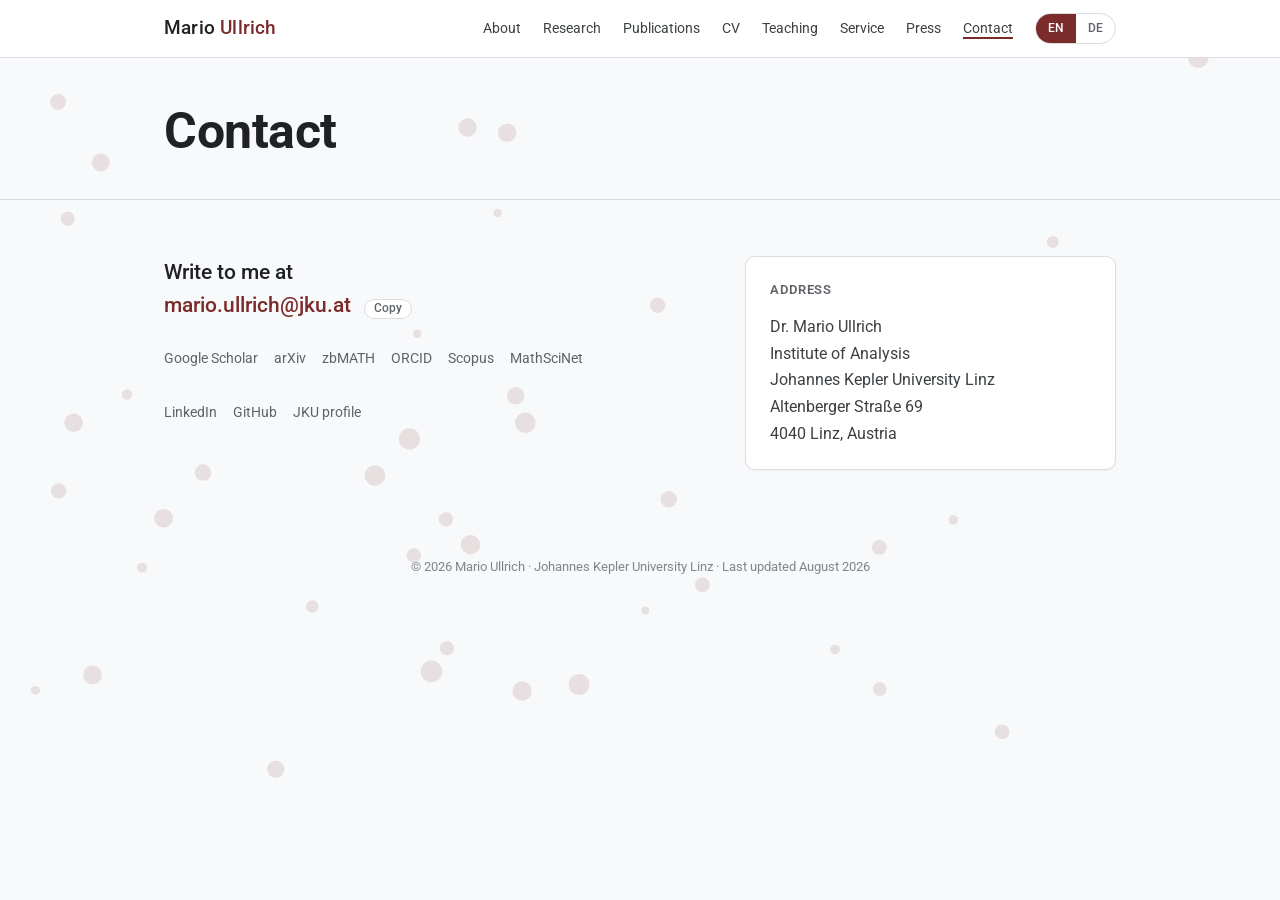
==== contact.html @ 4d16bbb8 "Update news and publications, tighten news layout and reveal timing" ====
﻿<!DOCTYPE html>
<html lang="en">
<head>
<meta charset="UTF-8">
<meta name="viewport" content="width=device-width, initial-scale=1.0">
<title>Contact · Mario Ullrich</title>
<meta name="description" content="Mario Ullrich, Senior Scientist at JKU Linz. Information-based complexity, approximation theory, high-dimensional problems.">
<link rel="icon" href="favicon.svg" type="image/svg+xml">
<link rel="preconnect" href="https://fonts.googleapis.com">
<link rel="preconnect" href="https://fonts.gstatic.com" crossorigin>
<link href="https://fonts.googleapis.com/css2?family=Roboto:ital,wght@0,300;0,400;0,500;0,700;1,400&display=swap" rel="stylesheet">
<style>

  :root{
    --bg:#ffffff;--bg-2:#f8f9fa;--ink:#202124;--ink-soft:#3c4043;--muted:#5f6368;--faint:#80868b;
    --accent:#7c2b2b;--accent-2:#9c4a36;--accent-soft:rgba(124,43,43,.08);
    --line:#dadce0;--line-soft:#e8eaed;
    --sans:"Roboto",Arial,Helvetica,sans-serif;--maxw:1000px;
  }
  *{box-sizing:border-box;}
  html{scroll-behavior:smooth;scroll-padding-top:72px;background:var(--bg-2);}
  body{margin:0;background:transparent;color:var(--ink);font-family:var(--sans);font-size:16.5px;line-height:1.62;font-weight:400;-webkit-font-smoothing:antialiased;text-rendering:optimizeLegibility;}
  ::selection{background:var(--accent);color:#fff;}
  a{color:var(--accent);text-decoration:none;}
  a:hover{text-decoration:underline;}
  .wrap{max-width:var(--maxw);margin:0 auto;padding:0 24px;}

  nav{position:sticky;top:0;z-index:50;background:#fff;border-bottom:1px solid var(--line);}
  .nav-inner{max-width:var(--maxw);margin:0 auto;padding:13px 24px;display:flex;align-items:center;justify-content:space-between;gap:20px;position:relative;}
  .brand{font-weight:500;font-size:1.18rem;letter-spacing:.01em;color:var(--ink);}
  .brand:hover{text-decoration:none;}
  .brand span{color:var(--accent);}
  .nav-right{display:flex;align-items:center;gap:22px;}
  .nav-links{display:flex;gap:22px;list-style:none;margin:0;padding:0;}
  .nav-links a{font-size:.88rem;color:var(--ink-soft);position:relative;padding-bottom:3px;}
  .nav-links a:hover{color:var(--accent);text-decoration:none;}
  .nav-links a::after{content:"";position:absolute;left:0;bottom:0;width:0;height:2px;background:var(--accent);transition:width .22s ease;}
  .nav-links a:hover::after,.nav-links a.active::after{width:100%;}
  .lang-toggle{display:inline-flex;border:1px solid var(--line);border-radius:999px;overflow:hidden;font-size:.74rem;font-weight:500;}
  .lang-toggle button{background:none;border:none;padding:5px 12px;cursor:pointer;color:var(--muted);font:inherit;}
  .lang-toggle button.active{background:var(--accent);color:#fff;}
  .nav-toggle{display:none;background:none;border:1px solid var(--line);border-radius:4px;padding:7px 11px;font-size:.82rem;color:var(--ink);cursor:pointer;}

  header.hero{position:relative;background:transparent;border-bottom:1px solid var(--line);}
  .hero-bg{position:absolute;inset:0;opacity:.12;pointer-events:none;overflow:hidden;}
  .hero-bg svg{width:100%;height:100%;display:block;}
  .hero-bg circle{fill:var(--accent);}
  .hero .wrap{position:relative;padding:64px 24px 56px;}
  .eyebrow{font-size:.8rem;letter-spacing:.08em;text-transform:uppercase;color:var(--accent);font-weight:500;margin:0 0 14px;}
  h1{font-weight:700;font-size:clamp(2.1rem,5vw,3.1rem);line-height:1.1;letter-spacing:-.01em;margin:0 0 10px;color:var(--ink);}
  .role{font-weight:400;font-size:clamp(1.05rem,2.4vw,1.3rem);color:var(--muted);margin:0 0 24px;}
  .hero-lede{max-width:650px;font-size:1.06rem;color:var(--ink-soft);margin:0 0 28px;}
  .hero-actions{display:flex;flex-wrap:wrap;gap:12px;align-items:center;}
  .btn{font-size:.9rem;font-weight:500;padding:10px 20px;border:1px solid var(--accent);border-radius:6px;color:var(--accent);background:#fff;transition:background .2s,color .2s;}
  .btn:hover{background:var(--accent-soft);text-decoration:none;color:var(--accent);}
  .btn.primary{background:var(--accent);border-color:var(--accent);color:#fff;}
  .btn.primary:hover{background:var(--accent-2);border-color:var(--accent-2);color:#fff;}
  .hero-links{display:flex;flex-wrap:wrap;gap:16px;margin-top:22px;font-size:.85rem;}
  .hero-links a{color:var(--muted);}
  .hero-links a:hover{color:var(--accent);}
  .hero-links .lb{flex:0 0 100%;height:0;}

  section{padding:56px 0;border-bottom:1px solid var(--line-soft);}
  section:last-of-type{border-bottom:none;}
  .sec-head{margin-bottom:28px;}
  .sec-num{display:none;}
  .sec-rule{display:none;}
  .sec-head h2{font-weight:500;font-size:clamp(1.5rem,3vw,2.05rem);letter-spacing:-.01em;margin:0;padding-bottom:10px;position:relative;color:var(--ink);}
  .sec-head h2::after{content:"";position:absolute;left:0;bottom:0;width:44px;height:3px;background:var(--accent);border-radius:2px;}

  p{margin:0 0 16px;}
  .lead{font-size:1.12rem;color:var(--ink-soft);}
  .cols{display:grid;grid-template-columns:1.45fr 1fr;gap:44px;}
  @media(max-width:780px){.cols{grid-template-columns:1fr;gap:28px;}}

  .factcard{background:#fff;border:1px solid var(--line);border-radius:10px;padding:22px 24px;box-shadow:0 1px 2px rgba(60,64,67,.06);}
  .factcard h3{font-size:.82rem;letter-spacing:.06em;text-transform:uppercase;color:var(--muted);font-weight:600;margin:0 0 14px;}
  .factrow{display:flex;gap:14px;padding:9px 0;border-top:1px solid var(--line-soft);font-size:.95rem;}
  .factrow:first-of-type{border-top:none;}
  .factrow .k{font-size:.78rem;letter-spacing:.02em;text-transform:uppercase;color:var(--muted);font-weight:500;min-width:78px;padding-top:2px;}
  .factrow .v{color:var(--ink-soft);}

  .tags{display:flex;flex-wrap:wrap;gap:8px;margin:6px 0 0;padding:0;list-style:none;}
  .tags li{font-size:.82rem;color:var(--ink-soft);background:var(--bg-2);border:1px solid var(--line);padding:5px 12px;border-radius:999px;}

  .portrait{width:100%;max-width:230px;aspect-ratio:4/5;border:1px solid var(--line);border-radius:10px;overflow:hidden;margin:0 0 20px;background:var(--bg-2);display:flex;align-items:center;justify-content:center;}
  .portrait img{width:100%;height:100%;object-fit:cover;display:block;}
  .portrait .mono{font-weight:500;font-size:3rem;color:var(--accent);letter-spacing:.02em;}
  .hero-portrait{max-width:128px;aspect-ratio:1/1;border-radius:50%;margin:0 0 22px;}
  .hero-portrait .mono{font-size:2.4rem;}
  .hero-grid{display:grid;grid-template-columns:1.4fr minmax(280px,340px);gap:48px;align-items:start;}
  @media(max-width:820px){.hero-grid{grid-template-columns:1fr;gap:30px;}}
  .hero-main h1{margin-bottom:20px;}
  .glance-mini{padding:18px 20px;}
  .glance-mini h3{margin-bottom:10px;}
  .glance-mini .factrow{font-size:.85rem;padding:7px 0;}
  .glance-mini .factrow .k{min-width:60px;font-size:.7rem;padding-top:2px;}

  .micro-h{font-size:.8rem;letter-spacing:.06em;text-transform:uppercase;color:var(--muted);font-weight:600;margin:30px 0 12px;}

  .timeline{margin:0;padding:0;list-style:none;}
  .tl{display:grid;grid-template-columns:120px 1fr;gap:20px;padding:9px 0;border-top:1px solid var(--line-soft);}
  .tl:first-child{border-top:none;}
  .tl .yr{font-size:.85rem;color:var(--accent);font-weight:500;padding-top:2px;}
  .tl .body strong{font-weight:500;font-size:1.02rem;color:var(--ink);}
  .tl .body .sub{display:block;color:var(--muted);font-size:.92rem;}
  .tl .body .note{display:block;color:var(--ink-soft);font-size:.92rem;}
  @media(max-width:560px){.tl{grid-template-columns:62px 1fr;gap:12px;}}

  .pub-group-label{font-size:.8rem;letter-spacing:.06em;text-transform:uppercase;color:var(--muted);font-weight:600;margin:30px 0 12px;}
  .pub-group-label:first-of-type{margin-top:0;}
  ol.pubs{margin:0;padding:0;list-style:none;counter-reset:pub;}
  ol.pubs li{counter-increment:pub;position:relative;padding:10px 0 10px 42px;border-top:1px solid var(--line-soft);}
  ol.pubs li:first-child{border-top:none;}
  ol.pubs li::before{content:counter(pub);position:absolute;left:0;top:11px;font-size:.82rem;color:var(--faint);font-weight:500;}
  .pub-title{font-weight:500;font-size:1.02rem;color:var(--ink);}
  .pub-meta{display:block;color:var(--muted);font-size:.9rem;margin-top:2px;}
  .pub-links{margin-top:5px;font-size:.82rem;}
  .pub-links a{margin-right:14px;}
  .badge{display:inline-block;font-size:.66rem;letter-spacing:.04em;text-transform:uppercase;color:var(--accent);border:1px solid var(--accent);border-radius:999px;padding:1px 8px;margin-left:6px;vertical-align:1px;font-weight:500;}
  .archive-links{display:flex;flex-wrap:wrap;gap:10px;margin-top:24px;}
  .archive-links a{font-size:.85rem;border:1px solid var(--line);padding:9px 16px;border-radius:999px;color:var(--ink-soft);}
  .archive-links a:hover{border-color:var(--accent);color:var(--accent);text-decoration:none;}
  .fulllist{display:inline-flex;align-items:center;gap:8px;margin-top:22px;font-size:.9rem;font-weight:500;background:var(--accent);color:#fff;padding:11px 22px;border-radius:6px;}
  .fulllist:hover{background:var(--accent-2);color:#fff;text-decoration:none;}

  .feature{background:var(--bg-2);border:1px solid var(--line);border-left:4px solid var(--accent);border-radius:10px;padding:24px 26px;margin-bottom:28px;}
  .feature h3{font-weight:600;font-size:1.2rem;margin:0 0 8px;color:var(--ink);}
  .feature p{margin:0 0 8px;color:var(--ink-soft);font-size:1rem;}
  .feature p:last-child{margin:0;}
  .course-list{margin:0;padding:0;list-style:none;}
  .course-list li{display:grid;grid-template-columns:96px 1fr;gap:18px;padding:7px 0;border-top:1px solid var(--line-soft);font-size:.96rem;}
  .course-list li:first-child{border-top:none;}
  .course-list .term{font-size:.82rem;color:var(--muted);padding-top:2px;}
  .course-list .title-i{color:var(--ink-soft);}
  .course-list li a{justify-self:start;}
  .course-list.news li{grid-template-columns:46px 1fr;gap:12px;}

  ul.bullets{margin:14px 0 0;padding:0;list-style:none;}
  ul.bullets li{position:relative;padding:6px 0 6px 20px;font-size:1rem;color:var(--ink-soft);}
  ul.bullets li::before{content:"";position:absolute;left:2px;top:13px;width:6px;height:6px;background:var(--accent);border-radius:50%;}
  ul.bullets li strong{font-weight:600;color:var(--ink);}
  a.res-ref{display:block;width:fit-content;margin-top:3px;font-size:.8rem;color:var(--accent);}
  a.res-ref:hover{color:var(--accent-2);}
  .list-caption{font-size:.8rem;text-transform:uppercase;letter-spacing:.06em;color:var(--muted);font-weight:600;margin:0 0 12px;}

  .svc-grid{display:grid;grid-template-columns:1fr 1fr;gap:30px;}
  @media(max-width:780px){.svc-grid{grid-template-columns:1fr;}}
  .svc h3{font-size:.82rem;letter-spacing:.06em;text-transform:uppercase;color:var(--muted);font-weight:600;margin:0 0 12px;}
  .svc ul{margin:0;padding:0;list-style:none;}
  .svc li{padding:6px 0;border-top:1px solid var(--line-soft);font-size:.93rem;color:var(--ink-soft);}
  .svc li:first-child{border-top:none;}
  .refeed{font-size:.92rem;color:var(--muted);line-height:1.7;}

  #contact .cols{align-items:start;}
  .contact-big{font-weight:500;font-size:1.3rem;color:var(--ink);}
  .contact-big a{color:var(--accent);}

  footer{padding:30px 0;text-align:center;}
  footer .wrap{font-size:.82rem;color:var(--faint);}

  .reveal{opacity:0;transform:translateY(14px);transition:opacity .6s ease,transform .6s ease;}
  .reveal.in{opacity:1;transform:none;}
  @media(prefers-reduced-motion:reduce){.reveal{opacity:1;transform:none;transition:none;}html{scroll-behavior:auto;}}

  @media(max-width:760px){
    .nav-links{position:absolute;top:100%;right:0;left:0;flex-direction:column;gap:0;background:#fff;border-bottom:1px solid var(--line);max-height:0;overflow:hidden;transition:max-height .3s ease;}
    .nav-links.open{max-height:520px;}
    .nav-links li{border-top:1px solid var(--line-soft);}
    .nav-links a{display:block;padding:14px 24px;}
    .nav-links a::after{display:none;}
    .nav-toggle{display:block;}
  }

  @media(max-width:560px){
    .wrap{padding:0 16px;}
    .nav-inner{padding:13px 16px;}
    .hero .wrap{padding:44px 16px 40px;}
    .subhero .wrap{padding:34px 16px 30px;}
    section{padding:40px 0;}
    .block{padding:18px 16px;}
    .factcard{padding:18px 16px;}
    .feature{padding:18px 16px;}
    .course-list.news li{grid-template-columns:40px 1fr;gap:10px;}
  }

  .subhero .wrap{padding:46px 24px 40px;}
  .subhero h1{margin:0;}
  .subhero .intro{color:var(--ink-soft);max-width:660px;margin:12px 0 0;}

  .block{background:#fff;border:1px solid var(--line);border-radius:10px;padding:26px 30px;box-shadow:0 1px 2px rgba(60,64,67,.06);}
  .block + .block, section + section .block{margin-top:0;}
  .block .sec-head{margin-bottom:18px;}
  .page-bg{position:fixed;inset:0;z-index:-1;pointer-events:none;opacity:.12;overflow:hidden;}
  .page-bg svg{width:100%;height:100%;display:block;}
  .page-bg circle{fill:var(--accent);}
  .copy-email{margin-left:8px;font:inherit;font-size:.72rem;line-height:1;padding:3px 9px;border:1px solid var(--line);border-radius:999px;background:#fff;color:var(--muted);cursor:pointer;vertical-align:baseline;}
  .copy-email:hover{border-color:var(--accent);color:var(--accent);}
  .copy-email.copied{color:var(--accent);border-color:var(--accent);}
</style>
</head>
<body>
<div class="page-bg" aria-hidden="true"><svg viewBox="0 0 100 150" preserveAspectRatio="xMidYMid slice"></svg></div>

<nav>
  <div class="nav-inner">
    <a class="brand" href="index.html">Mario <span>Ullrich</span></a>
    <div class="nav-right">
      <ul class="nav-links">
        <li><a href="index.html" data-i18n="nav.about">About</a></li>
        <li><a href="research.html" data-i18n="nav.research">Research</a></li>
        <li><a href="publications.html" data-i18n="nav.pubs">Publications</a></li>
        <li><a href="cv.html" data-i18n="nav.cv">CV</a></li>
        <li><a href="teaching.html" data-i18n="nav.teaching">Teaching</a></li>
        <li><a href="service.html" data-i18n="nav.service">Service</a></li>
        <li><a href="press.html" data-i18n="nav.press">Press</a></li>
        <li><a href="contact.html" data-i18n="nav.contact">Contact</a></li>
      </ul>
      <div class="lang-toggle" role="group" aria-label="Language">
        <button data-lang="en">EN</button><button data-lang="de">DE</button>
      </div>
      <button class="nav-toggle" aria-label="Menu">Menu</button>
    </div>
  </div>
</nav>

<header class="hero subhero" id="top">
  <div class="wrap"><h1 data-i18n="contact.h">Contact</h1></div>
</header>

<main>

<section id="contact">
  <div class="wrap">
    <div class="cols">
      <div class="reveal">
        <p class="contact-big"><span data-i18n="contact.write">Write to me at</span><br><a class="email" data-eml="bWFyaW8udWxscmljaEBqa3UuYXQ=" href="#"></a> <button type="button" class="copy-email" aria-label="Copy email address">Copy</button></p>
        <div class="hero-links" style="margin-top:24px;">
          <a href="https://scholar.google.com/citations?user=iGnssr8AAAAJ&hl=de">Google Scholar</a>
          <a href="https://arxiv.org/search/?searchtype=author&query=Ullrich%2C+M">arXiv</a>
          <a href="https://zbmath.org/authors/?q=ai:ullrich.mario">zbMATH</a>
          <a href="https://orcid.org/0000-0003-1120-8467">ORCID</a>
          <a href="https://www.scopus.com/authid/detail.uri?authorId=55781373500">Scopus</a>
          <a href="https://mathscinet.ams.org/mathscinet/author?authorId=1023200">MathSciNet</a>
          <span class="lb" aria-hidden="true"></span>
          <a href="https://www.linkedin.com/in/mario-ullrich-2720bb275/">LinkedIn</a>
          <a href="https://github.com/mario-ullrich">GitHub</a>
          <a href="https://www.jku.at/institut-fuer-analysis/team/mario-ullrich/">JKU profile</a>
        </div>
      </div>
      <div class="reveal">
        <div class="factcard">
          <h3 data-i18n="contact.addr">Address</h3>
          <p style="margin:0;font-size:.98rem;color:var(--ink-soft);line-height:1.7;">
            Dr. Mario Ullrich<br>
            <span data-i18n="contact.inst">Institute of Analysis</span><br>
            <span data-i18n="contact.uni">Johannes Kepler University Linz</span><br>
            Altenberger Straße 69<br>
            4040 Linz, <span data-i18n="contact.country">Austria</span>
          </p>
        </div>
      </div>
    </div>
  </div>
</section>

</main>

<footer>
  <div class="wrap">© <span id="yr"></span> Mario Ullrich · <span data-i18n="footer.uni">Johannes Kepler University Linz</span> · <span data-i18n="footer.upd">Last updated August 2026</span></div>
</footer>

<script>
/* Load MathJax only on pages that actually contain TeX math, so math-free
   pages never download the (~1 MB) library. We scan the page text for the
   inline and display math delimiters (backslash-paren and backslash-bracket),
   ignoring <script> contents so this check can't match its own source.
   tex-chtml is MathJax's minimal bundle: TeX input and HTML output, no
   MathML input, which is all this site uses. */
(function () {
  if (!document.body) return;
  var content = document.body.innerHTML.replace(/<script[\s\S]*?<\/script>/gi, '');
  if (content.indexOf('\\(') === -1 && content.indexOf('\\[') === -1) return;
  window.MathJax = {
    tex: { inlineMath: [['\\(', '\\)']], displayMath: [['\\[', '\\]']] },
    options: { skipHtmlTags: ['script', 'style', 'textarea', 'pre', 'code'] }
  };
  var s = document.createElement('script');
  s.src = 'https://cdnjs.cloudflare.com/ajax/libs/mathjax/3.2.2/es5/tex-chtml.min.js';
  s.id = 'MathJax-script';
  s.async = true;
  document.head.appendChild(s);
})();
</script>
<script>
  var yrEl=document.getElementById('yr'); if(yrEl) yrEl.textContent=new Date().getFullYear();
  var DE={
    "nav.about":"Über mich",
    "nav.research":"Forschung",
    "nav.pubs":"Publikationen",
    "nav.cv":"Lebenslauf",
    "nav.teaching":"Lehre",
    "nav.service":"Engagement",
    "nav.press":"Presse",
    "nav.contact":"Kontakt",
    "contact.h":"Kontakt",
    "contact.write":"Schreiben Sie mir an",
    "contact.addr":"Adresse",
    "contact.inst":"Institut für Analysis",
    "contact.uni":"Johannes Kepler Universität Linz",
    "contact.country":"Österreich",
    "footer.uni":"Johannes Kepler Universität Linz",
    "footer.upd":"Zuletzt aktualisiert August 2026"
  };
  var EN={};
  document.querySelectorAll('[data-i18n]').forEach(function(el){EN[el.getAttribute('data-i18n')]=el.innerHTML;});
  function getLang(){
    var p=new URLSearchParams(location.search).get('lang');
    if(p==='de'||p==='en')return p;
    try{var s=localStorage.getItem('lang');if(s)return s;}catch(e){}
    return 'en';
  }
  function setLang(l){
    document.querySelectorAll('[data-i18n]').forEach(function(el){
      var k=el.getAttribute('data-i18n');
      var v=(l==='de'?(DE[k]!=null?DE[k]:EN[k]):EN[k]);
      if(v!=null)el.innerHTML=v;
    });
    document.documentElement.lang=l;
    document.querySelectorAll('.lang-toggle button').forEach(function(b){b.classList.toggle('active',b.getAttribute('data-lang')===l);});
    try{localStorage.setItem('lang',l);}catch(e){}
    try{var u=new URL(location);u.searchParams.set('lang',l);history.replaceState(null,'',u);}catch(e){}
    document.querySelectorAll('.nav-links a, a.brand').forEach(function(a){
      var h=a.getAttribute('href'); if(!h) return; var base=h.split('?')[0];
      if(/\.html$/.test(base)) a.setAttribute('href', base+'?lang='+l);
    });
    if(window.MathJax&&window.MathJax.typesetPromise)window.MathJax.typesetPromise();
  }
  document.querySelectorAll('.lang-toggle button').forEach(function(b){
    b.addEventListener('click',function(){setLang(b.getAttribute('data-lang'));});
  });
  setLang(getLang());

  var toggle=document.querySelector('.nav-toggle'),links=document.querySelector('.nav-links');
  if(toggle&&links){
    toggle.addEventListener('click',function(){links.classList.toggle('open');});
    links.querySelectorAll('a').forEach(function(a){a.addEventListener('click',function(){links.classList.remove('open');});});
  }

  var io=new IntersectionObserver(function(entries){entries.forEach(function(e){if(e.isIntersecting){e.target.classList.add('in');io.unobserve(e.target);}});},{threshold:0,rootMargin:'0px 0px -6% 0px'});
  document.querySelectorAll('.reveal').forEach(function(el){io.observe(el);});

  var path=(location.pathname.split('/').pop()||'index.html'); if(path==='')path='index.html';
  document.querySelectorAll('.nav-links a').forEach(function(a){
    if(a.getAttribute('href').split('?')[0]===path)a.classList.add('active');
  });

  /* random point-set background, regenerated every load */
  (function(){
    var ns='http://www.w3.org/2000/svg';
    document.querySelectorAll('.hero-bg svg, .page-bg svg').forEach(function(svg){
      while(svg.firstChild)svg.removeChild(svg.firstChild);
      for(var i=0;i<74;i++){
        var c=document.createElementNS(ns,'circle');
        c.setAttribute('cx',(Math.random()*100).toFixed(2));
        c.setAttribute('cy',(Math.random()*100).toFixed(2));
        c.setAttribute('r',(0.3+Math.random()*0.55).toFixed(2));
        svg.appendChild(c);
      }
    });
  })();

  document.querySelectorAll('a.email').forEach(function(a){try{var e=atob(a.getAttribute('data-eml'));a.setAttribute('href','mailto:'+e);if(!a.textContent.trim())a.textContent=e;}catch(x){}});
  document.querySelectorAll('.copy-email').forEach(function(btn){
    btn.addEventListener('click',function(){
      var a=btn.parentNode.querySelector('a.email'); var e='';
      try{e=atob(a.getAttribute('data-eml'));}catch(x){e=a?a.textContent:'';}
      var lbl=btn.textContent;
      var ok=function(){btn.textContent='Copied';btn.classList.add('copied');setTimeout(function(){btn.textContent=lbl;btn.classList.remove('copied');},1200);};
      var fb=function(){var sx=window.pageXOffset,sy=window.pageYOffset;var ta=document.createElement('textarea');ta.value=e;ta.setAttribute('readonly','');ta.style.cssText='position:fixed;top:0;left:0;width:1px;height:1px;padding:0;border:none;opacity:0;';document.body.appendChild(ta);ta.select();try{ta.setSelectionRange(0,e.length);}catch(x){}try{document.execCommand('copy');}catch(x){}document.body.removeChild(ta);window.scrollTo(sx,sy);ok();};
      if(navigator.clipboard&&navigator.clipboard.writeText&&window.isSecureContext){navigator.clipboard.writeText(e).then(ok,fb);}else{fb();}
    });
  });
  document.querySelectorAll('a[href]').forEach(function(a){
    var h=a.getAttribute('href')||'';
    if(/^https?:\/\//i.test(h) && a.host!==location.host){a.target='_blank';a.rel='noopener noreferrer';}
  });
</script>
</body>
</html>
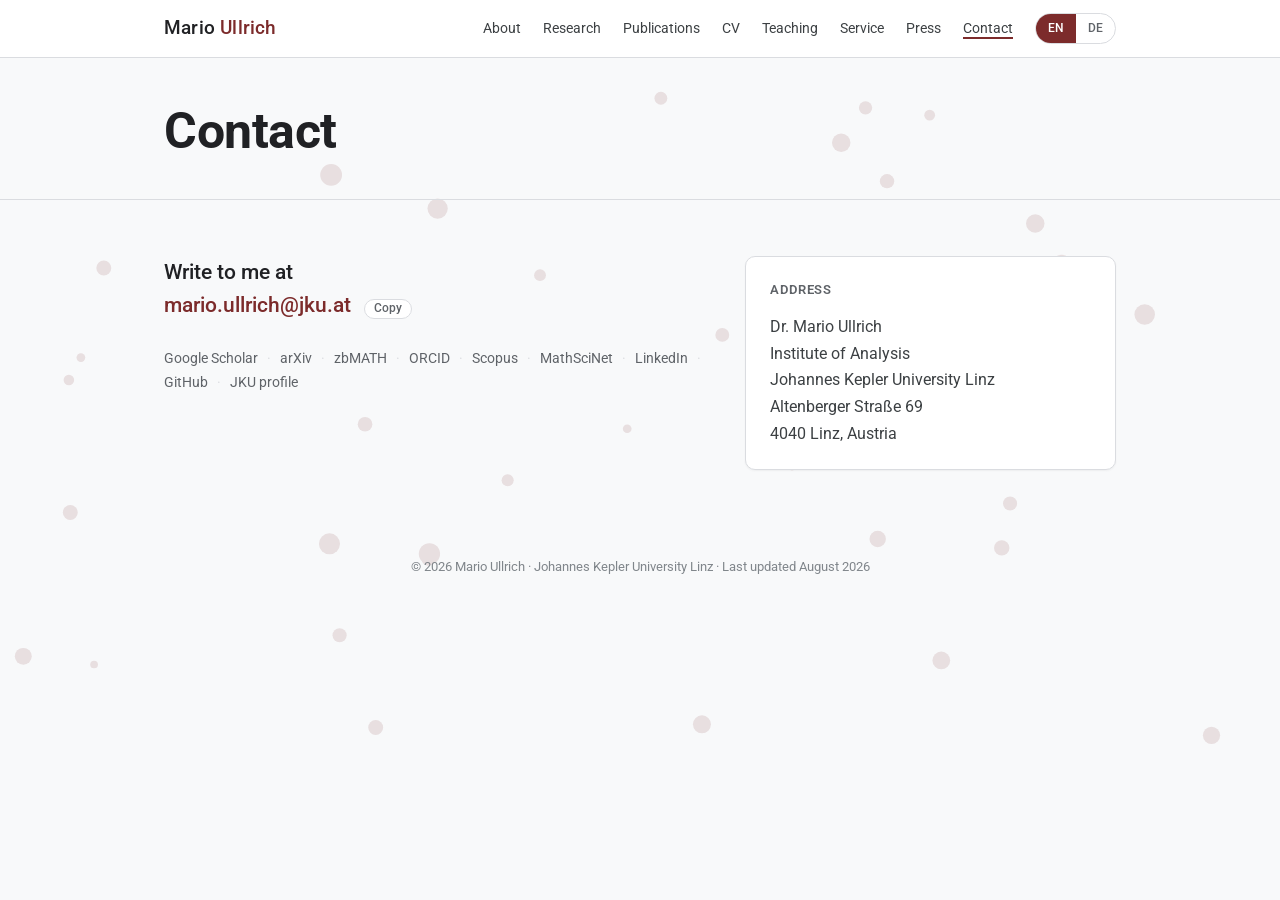
==== commit 5112d717: "Separate profile links with dots instead of a forced line break" ====
--- a/contact.html
+++ b/contact.html
@@ -55,10 +55,10 @@
   .btn:hover{background:var(--accent-soft);text-decoration:none;color:var(--accent);}
   .btn.primary{background:var(--accent);border-color:var(--accent);color:#fff;}
   .btn.primary:hover{background:var(--accent-2);border-color:var(--accent-2);color:#fff;}
-  .hero-links{display:flex;flex-wrap:wrap;gap:16px;margin-top:22px;font-size:.85rem;}
+  .hero-links{display:flex;flex-wrap:wrap;align-items:baseline;column-gap:9px;row-gap:2px;margin-top:22px;font-size:.85rem;}
   .hero-links a{color:var(--muted);}
   .hero-links a:hover{color:var(--accent);}
-  .hero-links .lb{flex:0 0 100%;height:0;}
+  .hero-links a:not(:last-child)::after{content:"·";display:inline-block;margin-left:9px;color:var(--line);}
 
   section{padding:56px 0;border-bottom:1px solid var(--line-soft);}
   section:last-of-type{border-bottom:none;}
@@ -242,7 +242,6 @@
           <a href="https://orcid.org/0000-0003-1120-8467">ORCID</a>
           <a href="https://www.scopus.com/authid/detail.uri?authorId=55781373500">Scopus</a>
           <a href="https://mathscinet.ams.org/mathscinet/author?authorId=1023200">MathSciNet</a>
-          <span class="lb" aria-hidden="true"></span>
           <a href="https://www.linkedin.com/in/mario-ullrich-2720bb275/">LinkedIn</a>
           <a href="https://github.com/mario-ullrich">GitHub</a>
           <a href="https://www.jku.at/institut-fuer-analysis/team/mario-ullrich/">JKU profile</a>
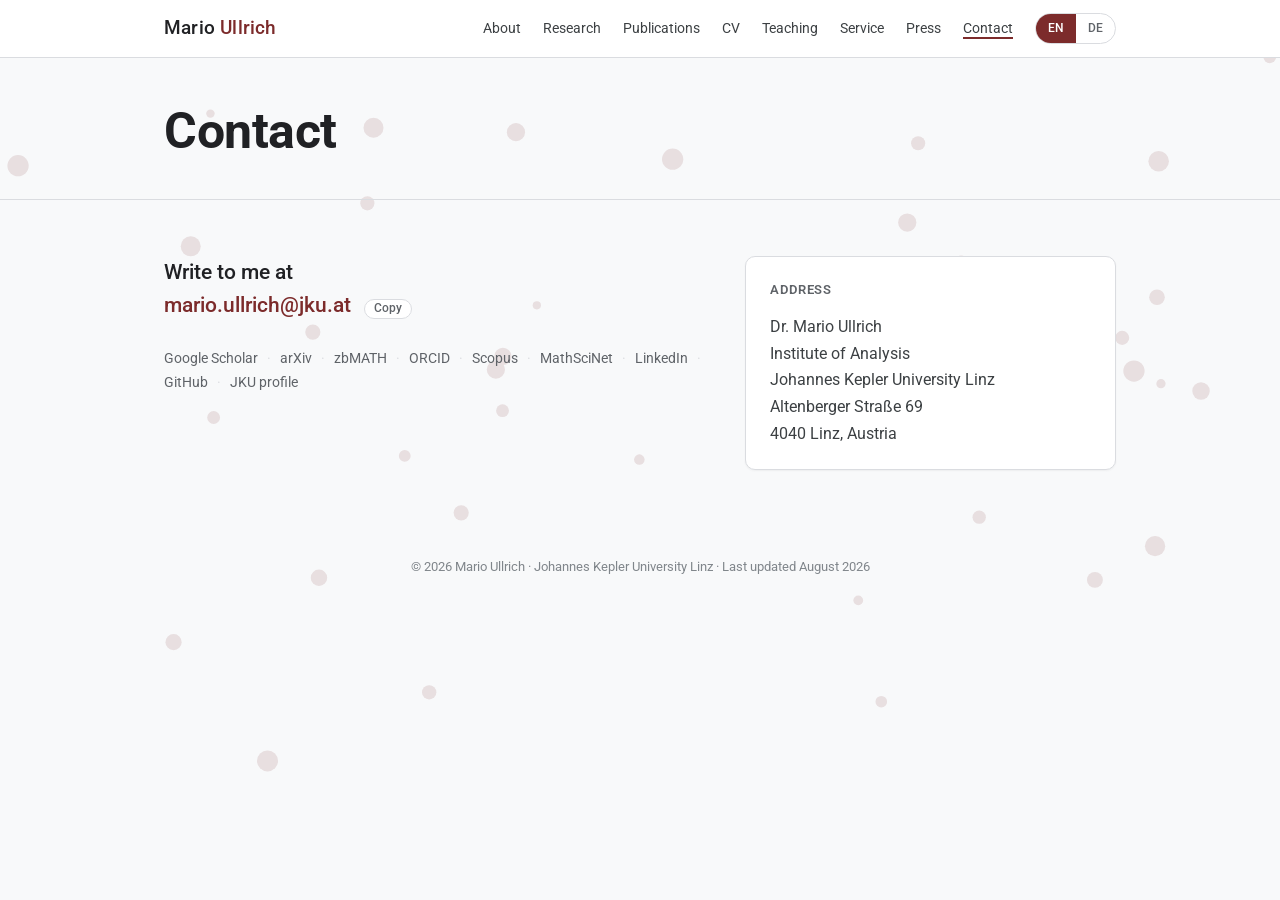
==== commit f30a5a37: "Add FFG grant and CV PDF to the CV page, link the arXiv author profile" ====
--- a/contact.html
+++ b/contact.html
@@ -237,7 +237,7 @@
         <p class="contact-big"><span data-i18n="contact.write">Write to me at</span><br><a class="email" data-eml="bWFyaW8udWxscmljaEBqa3UuYXQ=" href="#"></a> <button type="button" class="copy-email" aria-label="Copy email address">Copy</button></p>
         <div class="hero-links" style="margin-top:24px;">
           <a href="https://scholar.google.com/citations?user=iGnssr8AAAAJ&hl=de">Google Scholar</a>
-          <a href="https://arxiv.org/search/?searchtype=author&query=Ullrich%2C+M">arXiv</a>
+          <a href="https://arxiv.org/a/ullrich_m_1.html">arXiv</a>
           <a href="https://zbmath.org/authors/?q=ai:ullrich.mario">zbMATH</a>
           <a href="https://orcid.org/0000-0003-1120-8467">ORCID</a>
           <a href="https://www.scopus.com/authid/detail.uri?authorId=55781373500">Scopus</a>
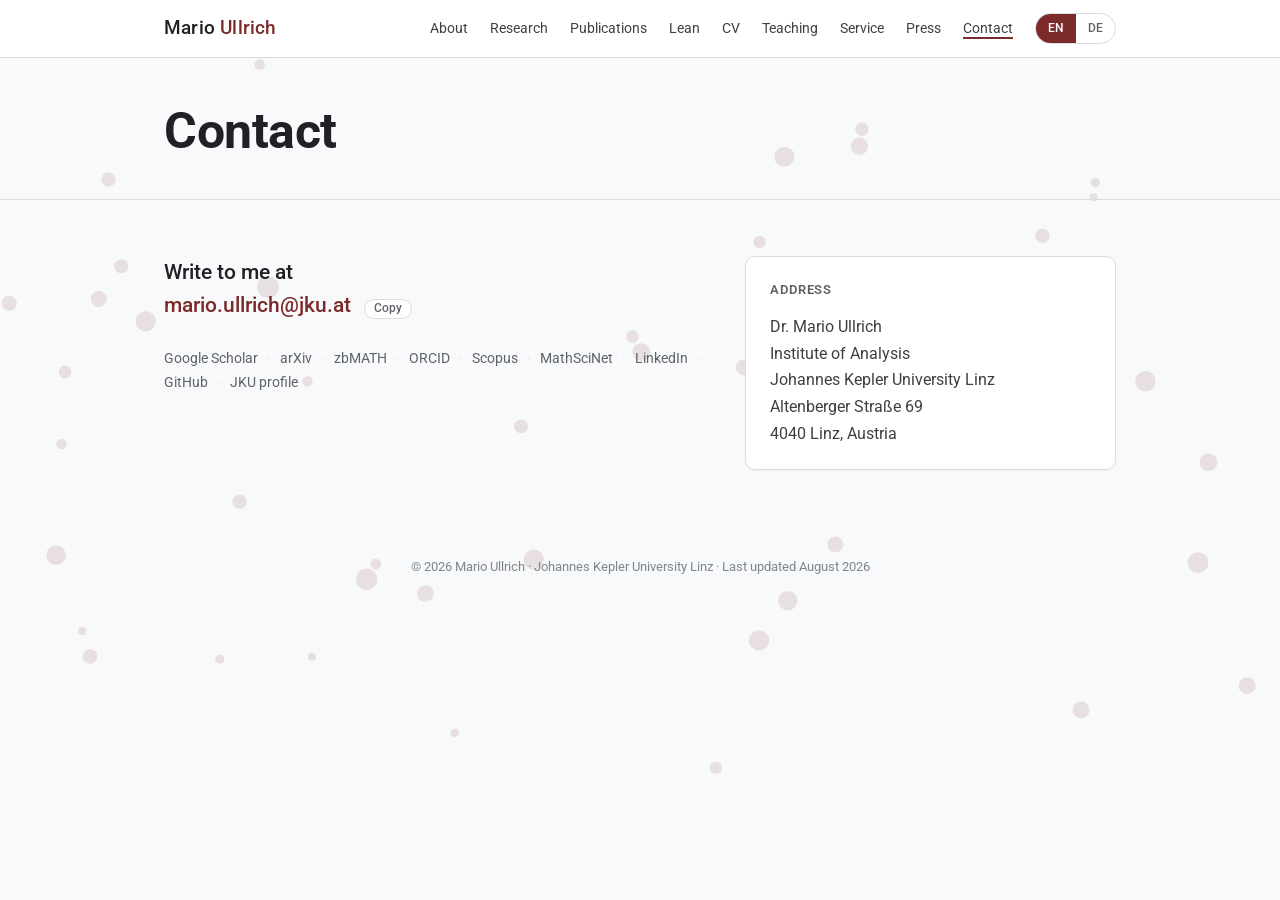
==== commit 7f205a90: "Add Lean page describing the formalization projects" ====
--- a/contact.html
+++ b/contact.html
@@ -10,7 +10,6 @@
 <link rel="preconnect" href="https://fonts.gstatic.com" crossorigin>
 <link href="https://fonts.googleapis.com/css2?family=Roboto:ital,wght@0,300;0,400;0,500;0,700;1,400&display=swap" rel="stylesheet">
 <style>
-
   :root{
     --bg:#ffffff;--bg-2:#f8f9fa;--ink:#202124;--ink-soft:#3c4043;--muted:#5f6368;--faint:#80868b;
     --accent:#7c2b2b;--accent-2:#9c4a36;--accent-soft:rgba(124,43,43,.08);
@@ -163,7 +162,7 @@
   .reveal.in{opacity:1;transform:none;}
   @media(prefers-reduced-motion:reduce){.reveal{opacity:1;transform:none;transition:none;}html{scroll-behavior:auto;}}
 
-  @media(max-width:760px){
+  @media(max-width:900px){
     .nav-links{position:absolute;top:100%;right:0;left:0;flex-direction:column;gap:0;background:#fff;border-bottom:1px solid var(--line);max-height:0;overflow:hidden;transition:max-height .3s ease;}
     .nav-links.open{max-height:520px;}
     .nav-links li{border-top:1px solid var(--line-soft);}
@@ -210,6 +209,7 @@
         <li><a href="index.html" data-i18n="nav.about">About</a></li>
         <li><a href="research.html" data-i18n="nav.research">Research</a></li>
         <li><a href="publications.html" data-i18n="nav.pubs">Publications</a></li>
+        <li><a href="lean.html" data-i18n="nav.lean">Lean</a></li>
         <li><a href="cv.html" data-i18n="nav.cv">CV</a></li>
         <li><a href="teaching.html" data-i18n="nav.teaching">Teaching</a></li>
         <li><a href="service.html" data-i18n="nav.service">Service</a></li>
@@ -270,6 +270,7 @@
 </footer>
 
 <script>
+
 /* Load MathJax only on pages that actually contain TeX math, so math-free
    pages never download the (~1 MB) library. We scan the page text for the
    inline and display math delimiters (backslash-paren and backslash-bracket),
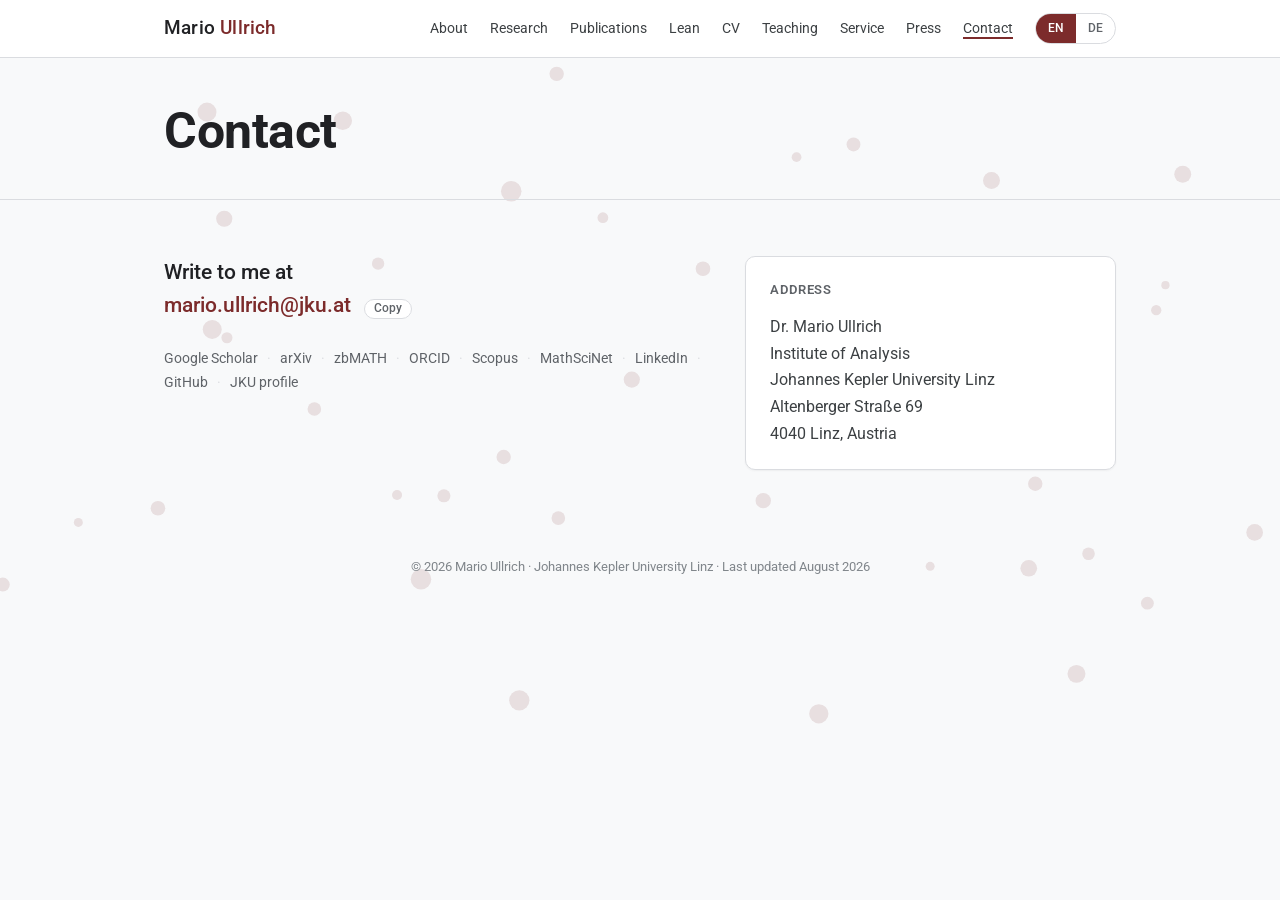
==== commit 9b7f5621: "Move shared CSS and JS into styles.css and site.js" ====
--- a/contact.html
+++ b/contact.html
@@ -9,196 +9,9 @@
 <link rel="preconnect" href="https://fonts.googleapis.com">
 <link rel="preconnect" href="https://fonts.gstatic.com" crossorigin>
 <link href="https://fonts.googleapis.com/css2?family=Roboto:ital,wght@0,300;0,400;0,500;0,700;1,400&display=swap" rel="stylesheet">
-<style>
-  :root{
-    --bg:#ffffff;--bg-2:#f8f9fa;--ink:#202124;--ink-soft:#3c4043;--muted:#5f6368;--faint:#80868b;
-    --accent:#7c2b2b;--accent-2:#9c4a36;--accent-soft:rgba(124,43,43,.08);
-    --line:#dadce0;--line-soft:#e8eaed;
-    --sans:"Roboto",Arial,Helvetica,sans-serif;--maxw:1000px;
-  }
-  *{box-sizing:border-box;}
-  html{scroll-behavior:smooth;scroll-padding-top:72px;background:var(--bg-2);}
-  body{margin:0;background:transparent;color:var(--ink);font-family:var(--sans);font-size:16.5px;line-height:1.62;font-weight:400;-webkit-font-smoothing:antialiased;text-rendering:optimizeLegibility;}
-  ::selection{background:var(--accent);color:#fff;}
-  a{color:var(--accent);text-decoration:none;}
-  a:hover{text-decoration:underline;}
-  .wrap{max-width:var(--maxw);margin:0 auto;padding:0 24px;}
-
-  nav{position:sticky;top:0;z-index:50;background:#fff;border-bottom:1px solid var(--line);}
-  .nav-inner{max-width:var(--maxw);margin:0 auto;padding:13px 24px;display:flex;align-items:center;justify-content:space-between;gap:20px;position:relative;}
-  .brand{font-weight:500;font-size:1.18rem;letter-spacing:.01em;color:var(--ink);}
-  .brand:hover{text-decoration:none;}
-  .brand span{color:var(--accent);}
-  .nav-right{display:flex;align-items:center;gap:22px;}
-  .nav-links{display:flex;gap:22px;list-style:none;margin:0;padding:0;}
-  .nav-links a{font-size:.88rem;color:var(--ink-soft);position:relative;padding-bottom:3px;}
-  .nav-links a:hover{color:var(--accent);text-decoration:none;}
-  .nav-links a::after{content:"";position:absolute;left:0;bottom:0;width:0;height:2px;background:var(--accent);transition:width .22s ease;}
-  .nav-links a:hover::after,.nav-links a.active::after{width:100%;}
-  .lang-toggle{display:inline-flex;border:1px solid var(--line);border-radius:999px;overflow:hidden;font-size:.74rem;font-weight:500;}
-  .lang-toggle button{background:none;border:none;padding:5px 12px;cursor:pointer;color:var(--muted);font:inherit;}
-  .lang-toggle button.active{background:var(--accent);color:#fff;}
-  .nav-toggle{display:none;background:none;border:1px solid var(--line);border-radius:4px;padding:7px 11px;font-size:.82rem;color:var(--ink);cursor:pointer;}
-
-  header.hero{position:relative;background:transparent;border-bottom:1px solid var(--line);}
-  .hero-bg{position:absolute;inset:0;opacity:.12;pointer-events:none;overflow:hidden;}
-  .hero-bg svg{width:100%;height:100%;display:block;}
-  .hero-bg circle{fill:var(--accent);}
-  .hero .wrap{position:relative;padding:64px 24px 56px;}
-  .eyebrow{font-size:.8rem;letter-spacing:.08em;text-transform:uppercase;color:var(--accent);font-weight:500;margin:0 0 14px;}
-  h1{font-weight:700;font-size:clamp(2.1rem,5vw,3.1rem);line-height:1.1;letter-spacing:-.01em;margin:0 0 10px;color:var(--ink);}
-  .role{font-weight:400;font-size:clamp(1.05rem,2.4vw,1.3rem);color:var(--muted);margin:0 0 24px;}
-  .hero-lede{max-width:650px;font-size:1.06rem;color:var(--ink-soft);margin:0 0 28px;}
-  .hero-actions{display:flex;flex-wrap:wrap;gap:12px;align-items:center;}
-  .btn{font-size:.9rem;font-weight:500;padding:10px 20px;border:1px solid var(--accent);border-radius:6px;color:var(--accent);background:#fff;transition:background .2s,color .2s;}
-  .btn:hover{background:var(--accent-soft);text-decoration:none;color:var(--accent);}
-  .btn.primary{background:var(--accent);border-color:var(--accent);color:#fff;}
-  .btn.primary:hover{background:var(--accent-2);border-color:var(--accent-2);color:#fff;}
-  .hero-links{display:flex;flex-wrap:wrap;align-items:baseline;column-gap:9px;row-gap:2px;margin-top:22px;font-size:.85rem;}
-  .hero-links a{color:var(--muted);}
-  .hero-links a:hover{color:var(--accent);}
-  .hero-links a:not(:last-child)::after{content:"·";display:inline-block;margin-left:9px;color:var(--line);}
-
-  section{padding:56px 0;border-bottom:1px solid var(--line-soft);}
-  section:last-of-type{border-bottom:none;}
-  .sec-head{margin-bottom:28px;}
-  .sec-num{display:none;}
-  .sec-rule{display:none;}
-  .sec-head h2{font-weight:500;font-size:clamp(1.5rem,3vw,2.05rem);letter-spacing:-.01em;margin:0;padding-bottom:10px;position:relative;color:var(--ink);}
-  .sec-head h2::after{content:"";position:absolute;left:0;bottom:0;width:44px;height:3px;background:var(--accent);border-radius:2px;}
-
-  p{margin:0 0 16px;}
-  .lead{font-size:1.12rem;color:var(--ink-soft);}
-  .cols{display:grid;grid-template-columns:1.45fr 1fr;gap:44px;}
-  @media(max-width:780px){.cols{grid-template-columns:1fr;gap:28px;}}
-
-  .factcard{background:#fff;border:1px solid var(--line);border-radius:10px;padding:22px 24px;box-shadow:0 1px 2px rgba(60,64,67,.06);}
-  .factcard h3{font-size:.82rem;letter-spacing:.06em;text-transform:uppercase;color:var(--muted);font-weight:600;margin:0 0 14px;}
-  .factrow{display:flex;gap:14px;padding:9px 0;border-top:1px solid var(--line-soft);font-size:.95rem;}
-  .factrow:first-of-type{border-top:none;}
-  .factrow .k{font-size:.78rem;letter-spacing:.02em;text-transform:uppercase;color:var(--muted);font-weight:500;min-width:78px;padding-top:2px;}
-  .factrow .v{color:var(--ink-soft);}
-
-  .tags{display:flex;flex-wrap:wrap;gap:8px;margin:6px 0 0;padding:0;list-style:none;}
-  .tags li{font-size:.82rem;color:var(--ink-soft);background:var(--bg-2);border:1px solid var(--line);padding:5px 12px;border-radius:999px;}
-
-  .portrait{width:100%;max-width:230px;aspect-ratio:4/5;border:1px solid var(--line);border-radius:10px;overflow:hidden;margin:0 0 20px;background:var(--bg-2);display:flex;align-items:center;justify-content:center;}
-  .portrait img{width:100%;height:100%;object-fit:cover;display:block;}
-  .portrait .mono{font-weight:500;font-size:3rem;color:var(--accent);letter-spacing:.02em;}
-  .hero-portrait{max-width:128px;aspect-ratio:1/1;border-radius:50%;margin:0 0 22px;}
-  .hero-portrait .mono{font-size:2.4rem;}
-  .hero-grid{display:grid;grid-template-columns:1.4fr minmax(280px,340px);gap:48px;align-items:start;}
-  @media(max-width:820px){.hero-grid{grid-template-columns:1fr;gap:30px;}}
-  .hero-main h1{margin-bottom:20px;}
-  .glance-mini{padding:18px 20px;}
-  .glance-mini h3{margin-bottom:10px;}
-  .glance-mini .factrow{font-size:.85rem;padding:7px 0;}
-  .glance-mini .factrow .k{min-width:60px;font-size:.7rem;padding-top:2px;}
-
-  .micro-h{font-size:.8rem;letter-spacing:.06em;text-transform:uppercase;color:var(--muted);font-weight:600;margin:30px 0 12px;}
-
-  .timeline{margin:0;padding:0;list-style:none;}
-  .tl{display:grid;grid-template-columns:120px 1fr;gap:20px;padding:9px 0;border-top:1px solid var(--line-soft);}
-  .tl:first-child{border-top:none;}
-  .tl .yr{font-size:.85rem;color:var(--accent);font-weight:500;padding-top:2px;}
-  .tl .body strong{font-weight:500;font-size:1.02rem;color:var(--ink);}
-  .tl .body .sub{display:block;color:var(--muted);font-size:.92rem;}
-  .tl .body .note{display:block;color:var(--ink-soft);font-size:.92rem;}
-  @media(max-width:560px){.tl{grid-template-columns:62px 1fr;gap:12px;}}
-
-  .pub-group-label{font-size:.8rem;letter-spacing:.06em;text-transform:uppercase;color:var(--muted);font-weight:600;margin:30px 0 12px;}
-  .pub-group-label:first-of-type{margin-top:0;}
-  ol.pubs{margin:0;padding:0;list-style:none;counter-reset:pub;}
-  ol.pubs li{counter-increment:pub;position:relative;padding:10px 0 10px 42px;border-top:1px solid var(--line-soft);}
-  ol.pubs li:first-child{border-top:none;}
-  ol.pubs li::before{content:counter(pub);position:absolute;left:0;top:11px;font-size:.82rem;color:var(--faint);font-weight:500;}
-  .pub-title{font-weight:500;font-size:1.02rem;color:var(--ink);}
-  .pub-meta{display:block;color:var(--muted);font-size:.9rem;margin-top:2px;}
-  .pub-links{margin-top:5px;font-size:.82rem;}
-  .pub-links a{margin-right:14px;}
-  .badge{display:inline-block;font-size:.66rem;letter-spacing:.04em;text-transform:uppercase;color:var(--accent);border:1px solid var(--accent);border-radius:999px;padding:1px 8px;margin-left:6px;vertical-align:1px;font-weight:500;}
-  .archive-links{display:flex;flex-wrap:wrap;gap:10px;margin-top:24px;}
-  .archive-links a{font-size:.85rem;border:1px solid var(--line);padding:9px 16px;border-radius:999px;color:var(--ink-soft);}
-  .archive-links a:hover{border-color:var(--accent);color:var(--accent);text-decoration:none;}
-  .fulllist{display:inline-flex;align-items:center;gap:8px;margin-top:22px;font-size:.9rem;font-weight:500;background:var(--accent);color:#fff;padding:11px 22px;border-radius:6px;}
-  .fulllist:hover{background:var(--accent-2);color:#fff;text-decoration:none;}
-
-  .feature{background:var(--bg-2);border:1px solid var(--line);border-left:4px solid var(--accent);border-radius:10px;padding:24px 26px;margin-bottom:28px;}
-  .feature h3{font-weight:600;font-size:1.2rem;margin:0 0 8px;color:var(--ink);}
-  .feature p{margin:0 0 8px;color:var(--ink-soft);font-size:1rem;}
-  .feature p:last-child{margin:0;}
-  .course-list{margin:0;padding:0;list-style:none;}
-  .course-list li{display:grid;grid-template-columns:96px 1fr;gap:18px;padding:7px 0;border-top:1px solid var(--line-soft);font-size:.96rem;}
-  .course-list li:first-child{border-top:none;}
-  .course-list .term{font-size:.82rem;color:var(--muted);padding-top:2px;}
-  .course-list .title-i{color:var(--ink-soft);}
-  .course-list li a{justify-self:start;}
-  .course-list.news li{grid-template-columns:46px 1fr;gap:12px;}
-
-  ul.bullets{margin:14px 0 0;padding:0;list-style:none;}
-  ul.bullets li{position:relative;padding:6px 0 6px 20px;font-size:1rem;color:var(--ink-soft);}
-  ul.bullets li::before{content:"";position:absolute;left:2px;top:13px;width:6px;height:6px;background:var(--accent);border-radius:50%;}
-  ul.bullets li strong{font-weight:600;color:var(--ink);}
-  a.res-ref{display:block;width:fit-content;margin-top:3px;font-size:.8rem;color:var(--accent);}
-  a.res-ref:hover{color:var(--accent-2);}
-  .list-caption{font-size:.8rem;text-transform:uppercase;letter-spacing:.06em;color:var(--muted);font-weight:600;margin:0 0 12px;}
-
-  .svc-grid{display:grid;grid-template-columns:1fr 1fr;gap:30px;}
-  @media(max-width:780px){.svc-grid{grid-template-columns:1fr;}}
-  .svc h3{font-size:.82rem;letter-spacing:.06em;text-transform:uppercase;color:var(--muted);font-weight:600;margin:0 0 12px;}
-  .svc ul{margin:0;padding:0;list-style:none;}
-  .svc li{padding:6px 0;border-top:1px solid var(--line-soft);font-size:.93rem;color:var(--ink-soft);}
-  .svc li:first-child{border-top:none;}
-  .refeed{font-size:.92rem;color:var(--muted);line-height:1.7;}
-
-  #contact .cols{align-items:start;}
-  .contact-big{font-weight:500;font-size:1.3rem;color:var(--ink);}
-  .contact-big a{color:var(--accent);}
-
-  footer{padding:30px 0;text-align:center;}
-  footer .wrap{font-size:.82rem;color:var(--faint);}
-
-  .reveal{opacity:0;transform:translateY(14px);transition:opacity .6s ease,transform .6s ease;}
-  .reveal.in{opacity:1;transform:none;}
-  @media(prefers-reduced-motion:reduce){.reveal{opacity:1;transform:none;transition:none;}html{scroll-behavior:auto;}}
-
-  @media(max-width:900px){
-    .nav-links{position:absolute;top:100%;right:0;left:0;flex-direction:column;gap:0;background:#fff;border-bottom:1px solid var(--line);max-height:0;overflow:hidden;transition:max-height .3s ease;}
-    .nav-links.open{max-height:520px;}
-    .nav-links li{border-top:1px solid var(--line-soft);}
-    .nav-links a{display:block;padding:14px 24px;}
-    .nav-links a::after{display:none;}
-    .nav-toggle{display:block;}
-  }
-
-  @media(max-width:560px){
-    .wrap{padding:0 16px;}
-    .nav-inner{padding:13px 16px;}
-    .hero .wrap{padding:44px 16px 40px;}
-    .subhero .wrap{padding:34px 16px 30px;}
-    section{padding:40px 0;}
-    .block{padding:18px 16px;}
-    .factcard{padding:18px 16px;}
-    .feature{padding:18px 16px;}
-    .course-list.news li{grid-template-columns:40px 1fr;gap:10px;}
-  }
-
-  .subhero .wrap{padding:46px 24px 40px;}
-  .subhero h1{margin:0;}
-  .subhero .intro{color:var(--ink-soft);max-width:660px;margin:12px 0 0;}
-
-  .block{background:#fff;border:1px solid var(--line);border-radius:10px;padding:26px 30px;box-shadow:0 1px 2px rgba(60,64,67,.06);}
-  .block + .block, section + section .block{margin-top:0;}
-  .block .sec-head{margin-bottom:18px;}
-  .page-bg{position:fixed;inset:0;z-index:-1;pointer-events:none;opacity:.12;overflow:hidden;}
-  .page-bg svg{width:100%;height:100%;display:block;}
-  .page-bg circle{fill:var(--accent);}
-  .copy-email{margin-left:8px;font:inherit;font-size:.72rem;line-height:1;padding:3px 9px;border:1px solid var(--line);border-radius:999px;background:#fff;color:var(--muted);cursor:pointer;vertical-align:baseline;}
-  .copy-email:hover{border-color:var(--accent);color:var(--accent);}
-  .copy-email.copied{color:var(--accent);border-color:var(--accent);}
-</style>
+<link rel="stylesheet" href="styles.css">
 </head>
-<body>
+<body class="p-contact">
 <div class="page-bg" aria-hidden="true"><svg viewBox="0 0 100 150" preserveAspectRatio="xMidYMid slice"></svg></div>
 
 <nav>
@@ -270,30 +83,6 @@
 </footer>
 
 <script>
-
-/* Load MathJax only on pages that actually contain TeX math, so math-free
-   pages never download the (~1 MB) library. We scan the page text for the
-   inline and display math delimiters (backslash-paren and backslash-bracket),
-   ignoring <script> contents so this check can't match its own source.
-   tex-chtml is MathJax's minimal bundle: TeX input and HTML output, no
-   MathML input, which is all this site uses. */
-(function () {
-  if (!document.body) return;
-  var content = document.body.innerHTML.replace(/<script[\s\S]*?<\/script>/gi, '');
-  if (content.indexOf('\\(') === -1 && content.indexOf('\\[') === -1) return;
-  window.MathJax = {
-    tex: { inlineMath: [['\\(', '\\)']], displayMath: [['\\[', '\\]']] },
-    options: { skipHtmlTags: ['script', 'style', 'textarea', 'pre', 'code'] }
-  };
-  var s = document.createElement('script');
-  s.src = 'https://cdnjs.cloudflare.com/ajax/libs/mathjax/3.2.2/es5/tex-chtml.min.js';
-  s.id = 'MathJax-script';
-  s.async = true;
-  document.head.appendChild(s);
-})();
-</script>
-<script>
-  var yrEl=document.getElementById('yr'); if(yrEl) yrEl.textContent=new Date().getFullYear();
   var DE={
     "nav.about":"Über mich",
     "nav.research":"Forschung",
@@ -312,79 +101,7 @@
     "footer.uni":"Johannes Kepler Universität Linz",
     "footer.upd":"Zuletzt aktualisiert August 2026"
   };
-  var EN={};
-  document.querySelectorAll('[data-i18n]').forEach(function(el){EN[el.getAttribute('data-i18n')]=el.innerHTML;});
-  function getLang(){
-    var p=new URLSearchParams(location.search).get('lang');
-    if(p==='de'||p==='en')return p;
-    try{var s=localStorage.getItem('lang');if(s)return s;}catch(e){}
-    return 'en';
-  }
-  function setLang(l){
-    document.querySelectorAll('[data-i18n]').forEach(function(el){
-      var k=el.getAttribute('data-i18n');
-      var v=(l==='de'?(DE[k]!=null?DE[k]:EN[k]):EN[k]);
-      if(v!=null)el.innerHTML=v;
-    });
-    document.documentElement.lang=l;
-    document.querySelectorAll('.lang-toggle button').forEach(function(b){b.classList.toggle('active',b.getAttribute('data-lang')===l);});
-    try{localStorage.setItem('lang',l);}catch(e){}
-    try{var u=new URL(location);u.searchParams.set('lang',l);history.replaceState(null,'',u);}catch(e){}
-    document.querySelectorAll('.nav-links a, a.brand').forEach(function(a){
-      var h=a.getAttribute('href'); if(!h) return; var base=h.split('?')[0];
-      if(/\.html$/.test(base)) a.setAttribute('href', base+'?lang='+l);
-    });
-    if(window.MathJax&&window.MathJax.typesetPromise)window.MathJax.typesetPromise();
-  }
-  document.querySelectorAll('.lang-toggle button').forEach(function(b){
-    b.addEventListener('click',function(){setLang(b.getAttribute('data-lang'));});
-  });
-  setLang(getLang());
-
-  var toggle=document.querySelector('.nav-toggle'),links=document.querySelector('.nav-links');
-  if(toggle&&links){
-    toggle.addEventListener('click',function(){links.classList.toggle('open');});
-    links.querySelectorAll('a').forEach(function(a){a.addEventListener('click',function(){links.classList.remove('open');});});
-  }
-
-  var io=new IntersectionObserver(function(entries){entries.forEach(function(e){if(e.isIntersecting){e.target.classList.add('in');io.unobserve(e.target);}});},{threshold:0,rootMargin:'0px 0px -6% 0px'});
-  document.querySelectorAll('.reveal').forEach(function(el){io.observe(el);});
-
-  var path=(location.pathname.split('/').pop()||'index.html'); if(path==='')path='index.html';
-  document.querySelectorAll('.nav-links a').forEach(function(a){
-    if(a.getAttribute('href').split('?')[0]===path)a.classList.add('active');
-  });
-
-  /* random point-set background, regenerated every load */
-  (function(){
-    var ns='http://www.w3.org/2000/svg';
-    document.querySelectorAll('.hero-bg svg, .page-bg svg').forEach(function(svg){
-      while(svg.firstChild)svg.removeChild(svg.firstChild);
-      for(var i=0;i<74;i++){
-        var c=document.createElementNS(ns,'circle');
-        c.setAttribute('cx',(Math.random()*100).toFixed(2));
-        c.setAttribute('cy',(Math.random()*100).toFixed(2));
-        c.setAttribute('r',(0.3+Math.random()*0.55).toFixed(2));
-        svg.appendChild(c);
-      }
-    });
-  })();
-
-  document.querySelectorAll('a.email').forEach(function(a){try{var e=atob(a.getAttribute('data-eml'));a.setAttribute('href','mailto:'+e);if(!a.textContent.trim())a.textContent=e;}catch(x){}});
-  document.querySelectorAll('.copy-email').forEach(function(btn){
-    btn.addEventListener('click',function(){
-      var a=btn.parentNode.querySelector('a.email'); var e='';
-      try{e=atob(a.getAttribute('data-eml'));}catch(x){e=a?a.textContent:'';}
-      var lbl=btn.textContent;
-      var ok=function(){btn.textContent='Copied';btn.classList.add('copied');setTimeout(function(){btn.textContent=lbl;btn.classList.remove('copied');},1200);};
-      var fb=function(){var sx=window.pageXOffset,sy=window.pageYOffset;var ta=document.createElement('textarea');ta.value=e;ta.setAttribute('readonly','');ta.style.cssText='position:fixed;top:0;left:0;width:1px;height:1px;padding:0;border:none;opacity:0;';document.body.appendChild(ta);ta.select();try{ta.setSelectionRange(0,e.length);}catch(x){}try{document.execCommand('copy');}catch(x){}document.body.removeChild(ta);window.scrollTo(sx,sy);ok();};
-      if(navigator.clipboard&&navigator.clipboard.writeText&&window.isSecureContext){navigator.clipboard.writeText(e).then(ok,fb);}else{fb();}
-    });
-  });
-  document.querySelectorAll('a[href]').forEach(function(a){
-    var h=a.getAttribute('href')||'';
-    if(/^https?:\/\//i.test(h) && a.host!==location.host){a.target='_blank';a.rel='noopener noreferrer';}
-  });
 </script>
+<script src="site.js"></script>
 </body>
 </html>
--- a/styles.css
+++ b/styles.css
@@ -0,0 +1,248 @@
+/* Shared stylesheet for every page of the site.
+   Page-specific rules live at the bottom, scoped by the body class
+   that each page carries (p-home, p-research, ...). */
+
+
+
+  :root{
+    --bg:#ffffff;--bg-2:#f8f9fa;--ink:#202124;--ink-soft:#3c4043;--muted:#5f6368;--faint:#80868b;
+    --accent:#7c2b2b;--accent-2:#9c4a36;--accent-soft:rgba(124,43,43,.08);
+    --line:#dadce0;--line-soft:#e8eaed;
+    --sans:"Roboto",Arial,Helvetica,sans-serif;--maxw:1000px;
+  }
+  *{box-sizing:border-box;}
+  html{scroll-behavior:smooth;scroll-padding-top:72px;background:var(--bg-2);}
+  body{margin:0;background:transparent;color:var(--ink);font-family:var(--sans);font-size:16.5px;line-height:1.62;font-weight:400;-webkit-font-smoothing:antialiased;text-rendering:optimizeLegibility;}
+  ::selection{background:var(--accent);color:#fff;}
+  a{color:var(--accent);text-decoration:none;}
+  a:hover{text-decoration:underline;}
+  .wrap{max-width:var(--maxw);margin:0 auto;padding:0 24px;}
+
+  nav{position:sticky;top:0;z-index:50;background:#fff;border-bottom:1px solid var(--line);}
+  .nav-inner{max-width:var(--maxw);margin:0 auto;padding:13px 24px;display:flex;align-items:center;justify-content:space-between;gap:20px;position:relative;}
+  .brand{font-weight:500;font-size:1.18rem;letter-spacing:.01em;color:var(--ink);}
+  .brand:hover{text-decoration:none;}
+  .brand span{color:var(--accent);}
+  .nav-right{display:flex;align-items:center;gap:22px;}
+  .nav-links{display:flex;gap:22px;list-style:none;margin:0;padding:0;}
+  .nav-links a{font-size:.88rem;color:var(--ink-soft);position:relative;padding-bottom:3px;}
+  .nav-links a:hover{color:var(--accent);text-decoration:none;}
+  .nav-links a::after{content:"";position:absolute;left:0;bottom:0;width:0;height:2px;background:var(--accent);transition:width .22s ease;}
+  .nav-links a:hover::after,.nav-links a.active::after{width:100%;}
+  .lang-toggle{display:inline-flex;border:1px solid var(--line);border-radius:999px;overflow:hidden;font-size:.74rem;font-weight:500;}
+  .lang-toggle button{background:none;border:none;padding:5px 12px;cursor:pointer;color:var(--muted);font:inherit;}
+  .lang-toggle button.active{background:var(--accent);color:#fff;}
+  .nav-toggle{display:none;background:none;border:1px solid var(--line);border-radius:4px;padding:7px 11px;font-size:.82rem;color:var(--ink);cursor:pointer;}
+
+  header.hero{position:relative;background:transparent;border-bottom:1px solid var(--line);}
+  .hero-bg{position:absolute;inset:0;opacity:.12;pointer-events:none;overflow:hidden;}
+  .hero-bg svg{width:100%;height:100%;display:block;}
+  .hero-bg circle{fill:var(--accent);}
+  .hero .wrap{position:relative;padding:64px 24px 56px;}
+  .eyebrow{font-size:.8rem;letter-spacing:.08em;text-transform:uppercase;color:var(--accent);font-weight:500;margin:0 0 14px;}
+  h1{font-weight:700;font-size:clamp(2.1rem,5vw,3.1rem);line-height:1.1;letter-spacing:-.01em;margin:0 0 10px;color:var(--ink);}
+  .role{font-weight:400;font-size:clamp(1.05rem,2.4vw,1.3rem);color:var(--muted);margin:0 0 24px;}
+  .hero-lede{max-width:650px;font-size:1.06rem;color:var(--ink-soft);margin:0 0 28px;}
+  .hero-actions{display:flex;flex-wrap:wrap;gap:12px;align-items:center;}
+  .btn{font-size:.9rem;font-weight:500;padding:10px 20px;border:1px solid var(--accent);border-radius:6px;color:var(--accent);background:#fff;transition:background .2s,color .2s;}
+  .btn:hover{background:var(--accent-soft);text-decoration:none;color:var(--accent);}
+  .btn.primary{background:var(--accent);border-color:var(--accent);color:#fff;}
+  .btn.primary:hover{background:var(--accent-2);border-color:var(--accent-2);color:#fff;}
+  .hero-links{display:flex;flex-wrap:wrap;align-items:baseline;column-gap:9px;row-gap:2px;margin-top:22px;font-size:.85rem;}
+  .hero-links a{color:var(--muted);}
+  .hero-links a:hover{color:var(--accent);}
+  .hero-links a:not(:last-child)::after{content:"·";display:inline-block;margin-left:9px;color:var(--line);}
+
+  section{padding:56px 0;border-bottom:1px solid var(--line-soft);}
+  section:last-of-type{border-bottom:none;}
+  .sec-head{margin-bottom:28px;}
+  .sec-num{display:none;}
+  .sec-rule{display:none;}
+  .sec-head h2{font-weight:500;font-size:clamp(1.5rem,3vw,2.05rem);letter-spacing:-.01em;margin:0;padding-bottom:10px;position:relative;color:var(--ink);}
+  .sec-head h2::after{content:"";position:absolute;left:0;bottom:0;width:44px;height:3px;background:var(--accent);border-radius:2px;}
+
+  p{margin:0 0 16px;}
+  .lead{font-size:1.12rem;color:var(--ink-soft);}
+  .cols{display:grid;grid-template-columns:1.45fr 1fr;gap:44px;}
+  @media(max-width:780px){.cols{grid-template-columns:1fr;gap:28px;}}
+
+  .factcard{background:#fff;border:1px solid var(--line);border-radius:10px;padding:22px 24px;box-shadow:0 1px 2px rgba(60,64,67,.06);}
+  .factcard h3{font-size:.82rem;letter-spacing:.06em;text-transform:uppercase;color:var(--muted);font-weight:600;margin:0 0 14px;}
+  .factrow{display:flex;gap:14px;padding:9px 0;border-top:1px solid var(--line-soft);font-size:.95rem;}
+  .factrow:first-of-type{border-top:none;}
+  .factrow .k{font-size:.78rem;letter-spacing:.02em;text-transform:uppercase;color:var(--muted);font-weight:500;min-width:78px;padding-top:2px;}
+  .factrow .v{color:var(--ink-soft);}
+
+  .tags{display:flex;flex-wrap:wrap;gap:8px;margin:6px 0 0;padding:0;list-style:none;}
+  .tags li{font-size:.82rem;color:var(--ink-soft);background:var(--bg-2);border:1px solid var(--line);padding:5px 12px;border-radius:999px;}
+
+  .portrait{width:100%;max-width:230px;aspect-ratio:4/5;border:1px solid var(--line);border-radius:10px;overflow:hidden;margin:0 0 20px;background:var(--bg-2);display:flex;align-items:center;justify-content:center;}
+  .portrait img{width:100%;height:100%;object-fit:cover;display:block;}
+  .portrait .mono{font-weight:500;font-size:3rem;color:var(--accent);letter-spacing:.02em;}
+  .hero-portrait{max-width:128px;aspect-ratio:1/1;border-radius:50%;margin:0 0 22px;}
+  .hero-portrait .mono{font-size:2.4rem;}
+  .hero-grid{display:grid;grid-template-columns:1.4fr minmax(280px,340px);gap:48px;align-items:start;}
+  @media(max-width:820px){.hero-grid{grid-template-columns:1fr;gap:30px;}}
+  .hero-main h1{margin-bottom:20px;}
+  .glance-mini{padding:18px 20px;}
+  .glance-mini h3{margin-bottom:10px;}
+  .glance-mini .factrow{font-size:.85rem;padding:7px 0;}
+  .glance-mini .factrow .k{min-width:60px;font-size:.7rem;padding-top:2px;}
+
+  .micro-h{font-size:.8rem;letter-spacing:.06em;text-transform:uppercase;color:var(--muted);font-weight:600;margin:30px 0 12px;}
+
+  .timeline{margin:0;padding:0;list-style:none;}
+  .tl{display:grid;grid-template-columns:120px 1fr;gap:20px;padding:9px 0;border-top:1px solid var(--line-soft);}
+  .tl:first-child{border-top:none;}
+  .tl .yr{font-size:.85rem;color:var(--accent);font-weight:500;padding-top:2px;}
+  .tl .body strong{font-weight:500;font-size:1.02rem;color:var(--ink);}
+  .tl .body .sub{display:block;color:var(--muted);font-size:.92rem;}
+  .tl .body .note{display:block;color:var(--ink-soft);font-size:.92rem;}
+  @media(max-width:560px){.tl{grid-template-columns:62px 1fr;gap:12px;}}
+
+  .pub-group-label{font-size:.8rem;letter-spacing:.06em;text-transform:uppercase;color:var(--muted);font-weight:600;margin:30px 0 12px;}
+  .pub-group-label:first-of-type{margin-top:0;}
+  ol.pubs{margin:0;padding:0;list-style:none;counter-reset:pub;}
+  ol.pubs li{counter-increment:pub;position:relative;padding:10px 0 10px 42px;border-top:1px solid var(--line-soft);}
+  ol.pubs li:first-child{border-top:none;}
+  ol.pubs li::before{content:counter(pub);position:absolute;left:0;top:11px;font-size:.82rem;color:var(--faint);font-weight:500;}
+  .pub-title{font-weight:500;font-size:1.02rem;color:var(--ink);}
+  .pub-meta{display:block;color:var(--muted);font-size:.9rem;margin-top:2px;}
+  .pub-links{margin-top:5px;font-size:.82rem;}
+  .pub-links a{margin-right:14px;}
+  .badge{display:inline-block;font-size:.66rem;letter-spacing:.04em;text-transform:uppercase;color:var(--accent);border:1px solid var(--accent);border-radius:999px;padding:1px 8px;margin-left:6px;vertical-align:1px;font-weight:500;}
+  .archive-links{display:flex;flex-wrap:wrap;gap:10px;margin-top:24px;}
+  .archive-links a{font-size:.85rem;border:1px solid var(--line);padding:9px 16px;border-radius:999px;color:var(--ink-soft);}
+  .archive-links a:hover{border-color:var(--accent);color:var(--accent);text-decoration:none;}
+  .fulllist{display:inline-flex;align-items:center;gap:8px;margin-top:22px;font-size:.9rem;font-weight:500;background:var(--accent);color:#fff;padding:11px 22px;border-radius:6px;}
+  .fulllist:hover{background:var(--accent-2);color:#fff;text-decoration:none;}
+
+  .feature{background:var(--bg-2);border:1px solid var(--line);border-left:4px solid var(--accent);border-radius:10px;padding:24px 26px;margin-bottom:28px;}
+  .feature h3{font-weight:600;font-size:1.2rem;margin:0 0 8px;color:var(--ink);}
+  .feature p{margin:0 0 8px;color:var(--ink-soft);font-size:1rem;}
+  .feature p:last-child{margin:0;}
+  .course-list{margin:0;padding:0;list-style:none;}
+  .course-list li{display:grid;grid-template-columns:96px 1fr;gap:18px;padding:7px 0;border-top:1px solid var(--line-soft);font-size:.96rem;}
+  .course-list li:first-child{border-top:none;}
+  .course-list .term{font-size:.82rem;color:var(--muted);padding-top:2px;}
+  .course-list .title-i{color:var(--ink-soft);}
+  .course-list li a{justify-self:start;}
+  .course-list.news li{grid-template-columns:46px 1fr;gap:12px;}
+
+  ul.bullets{margin:14px 0 0;padding:0;list-style:none;}
+  ul.bullets li{position:relative;padding:6px 0 6px 20px;font-size:1rem;color:var(--ink-soft);}
+  ul.bullets li::before{content:"";position:absolute;left:2px;top:13px;width:6px;height:6px;background:var(--accent);border-radius:50%;}
+  ul.bullets li strong{font-weight:600;color:var(--ink);}
+  a.res-ref{display:block;width:fit-content;margin-top:3px;font-size:.8rem;color:var(--accent);}
+  a.res-ref:hover{color:var(--accent-2);}
+  .list-caption{font-size:.8rem;text-transform:uppercase;letter-spacing:.06em;color:var(--muted);font-weight:600;margin:0 0 12px;}
+
+  .svc-grid{display:grid;grid-template-columns:1fr 1fr;gap:30px;}
+  @media(max-width:780px){.svc-grid{grid-template-columns:1fr;}}
+  .svc h3{font-size:.82rem;letter-spacing:.06em;text-transform:uppercase;color:var(--muted);font-weight:600;margin:0 0 12px;}
+  .svc ul{margin:0;padding:0;list-style:none;}
+  .svc li{padding:6px 0;border-top:1px solid var(--line-soft);font-size:.93rem;color:var(--ink-soft);}
+  .svc li:first-child{border-top:none;}
+  .refeed{font-size:.92rem;color:var(--muted);line-height:1.7;}
+
+  #contact .cols{align-items:start;}
+  .contact-big{font-weight:500;font-size:1.3rem;color:var(--ink);}
+  .contact-big a{color:var(--accent);}
+
+  footer{padding:30px 0;text-align:center;}
+  footer .wrap{font-size:.82rem;color:var(--faint);}
+
+  .reveal{opacity:0;transform:translateY(14px);transition:opacity .6s ease,transform .6s ease;}
+  .reveal.in{opacity:1;transform:none;}
+  @media(prefers-reduced-motion:reduce){.reveal{opacity:1;transform:none;transition:none;}html{scroll-behavior:auto;}}
+
+  @media(max-width:900px){
+    .nav-links{position:absolute;top:100%;right:0;left:0;flex-direction:column;gap:0;background:#fff;border-bottom:1px solid var(--line);max-height:0;overflow:hidden;transition:max-height .3s ease;}
+    .nav-links.open{max-height:520px;}
+    .nav-links li{border-top:1px solid var(--line-soft);}
+    .nav-links a{display:block;padding:14px 24px;}
+    .nav-links a::after{display:none;}
+    .nav-toggle{display:block;}
+  }
+
+  @media(max-width:560px){
+    .wrap{padding:0 16px;}
+    .nav-inner{padding:13px 16px;}
+    .hero .wrap{padding:44px 16px 40px;}
+    .subhero .wrap{padding:34px 16px 30px;}
+    section{padding:40px 0;}
+    .block{padding:18px 16px;}
+    .factcard{padding:18px 16px;}
+    .feature{padding:18px 16px;}
+    .course-list.news li{grid-template-columns:40px 1fr;gap:10px;}
+  }
+
+  .subhero .wrap{padding:46px 24px 40px;}
+  .subhero h1{margin:0;}
+  .subhero .intro{color:var(--ink-soft);max-width:660px;margin:12px 0 0;}
+
+  .block{background:#fff;border:1px solid var(--line);border-radius:10px;padding:26px 30px;box-shadow:0 1px 2px rgba(60,64,67,.06);}
+  .block + .block, section + section .block{margin-top:0;}
+  .block .sec-head{margin-bottom:18px;}
+  .page-bg{position:fixed;inset:0;z-index:-1;pointer-events:none;opacity:.12;overflow:hidden;}
+  .page-bg svg{width:100%;height:100%;display:block;}
+  .page-bg circle{fill:var(--accent);}
+  .copy-email{margin-left:8px;font:inherit;font-size:.72rem;line-height:1;padding:3px 9px;border:1px solid var(--line);border-radius:999px;background:#fff;color:var(--muted);cursor:pointer;vertical-align:baseline;}
+  .copy-email:hover{border-color:var(--accent);color:var(--accent);}
+  .copy-email.copied{color:var(--accent);border-color:var(--accent);}
+
+
+/* ---------- page-specific ---------- */
+
+/* index.html */
+   .p-home .btn{display:inline-flex;justify-content:center;align-items:center;text-align:center;font-size:.9rem;font-weight:500;padding:10px 20px;border:1px solid var(--accent);border-radius:6px;color:var(--accent);background:#fff;transition:background .2s,color .2s;}
+   .p-home .hero-actions{display:flex;flex-wrap:wrap;gap:14px;align-items:center;justify-content:flex-start;}
+   .p-home .hero-actions--primary{margin-top:6px;gap:14px;}
+   .p-home .hero-actions--primary .btn{flex:0 0 auto;font-size:.95rem;font-weight:600;padding:9px 22px;border-width:2px;border-radius:999px;}
+   .p-home .hero-actions--primary .btn:hover{background:var(--accent);color:#fff;}
+   .p-home .hero-actions--secondary{display:flex;flex-wrap:wrap;gap:14px;margin-top:16px;margin-left:22px;justify-content:flex-start;}
+   .p-home .hero-actions--secondary .btn{flex:0 0 auto;font-size:.76rem;padding:6px 16px;border-radius:999px;border-color:var(--line);color:var(--muted);}
+   .p-home .hero-actions--secondary .btn:hover{background:#fff;border-color:var(--accent);color:var(--accent);}
+
+/* publications.html */
+   .p-pubs ol.pubs.desc-preprints{counter-reset:pub 4;}
+   .p-pubs ol.pubs.desc-journals{counter-reset:pub 48;}
+   .p-pubs ol.pubs.desc-theses{counter-reset:pub 4;}
+   .p-pubs ol.pubs.desc-preprints li,.p-pubs ol.pubs.desc-journals li,.p-pubs ol.pubs.desc-theses li{counter-increment:pub -1;}
+
+/* cv.html */
+   .p-cv #cv .cols{display:block;}
+   .p-cv #cv .reveal{margin-bottom:42px;}
+   .p-cv #cv .micro-h{font-size:clamp(1.2rem,2vw,1.6rem);margin:36px 0 18px;}
+
+/* lean.html */
+   .p-lean .feature h3 a.repo{font-size:.82rem;font-weight:400;}
+   /* size, colour and spacing of this row come from `.feature p`, which is
+     more specific; only the link colour and the separator are set here */
+   .p-lean .proj-links .sep{display:inline-block;margin:0 .8em;color:var(--line);}
+   .p-lean .proj-links a{color:var(--accent);}
+   .p-lean .proj-links a:hover{color:var(--accent-2);}
+   /* page-specific: Lean identifiers, which no other page shows */
+   .p-lean code{font-family:ui-monospace,SFMono-Regular,Menlo,Consolas,monospace;font-size:.86em;color:var(--ink-soft);background:var(--bg-2);border:1px solid var(--line-soft);border-radius:4px;padding:1px 5px;overflow-wrap:anywhere;}
+   .p-lean .factrow .v code{display:inline-block;max-width:100%;margin:1px 0;}
+   /* the intro sits in a card, so its band can be tighter than a normal section */
+   .p-lean #lean{padding:34px 0;}
+   .p-lean #projects{padding-top:40px;padding-bottom:32px;}
+   .p-lean #projects .feature:last-child{margin-bottom:0;}
+   .p-lean #registry{padding-top:36px;}
+   .p-lean .lean-about{max-width:780px;margin:0 0 20px;}
+   .p-lean #lean .lean-about{margin-bottom:0;}   /* stands alone, needs no gap below */
+   /* the two section notes are annotations, smaller than the intro card */
+   .p-lean #projects .lean-about,.p-lean #registry .lean-about{max-width:660px;padding:14px 18px;}
+   .p-lean #projects .lean-about p,.p-lean #registry .lean-about p{font-size:.875rem;}
+   /* one registered statement per block: the formula, then its Lean name */
+   .p-lean .stmt{display:block;}
+   .p-lean .stmt + .stmt{margin-top:6px;}
+   .p-lean .stmt .f{font-size:.85em;margin-left:10px;white-space:nowrap;}
+   .p-lean .stmt .f::before{content:"→";margin-right:7px;color:var(--faint);}
+   .p-lean .lean-about p{font-size:.95rem;margin:0;}
+   /* a result card is titled by its theorem, not by a small-caps label */
+   .p-lean .factcard.result h3{font-size:1.1rem;font-weight:600;letter-spacing:0;text-transform:none;color:var(--ink);}
+
+/* service.html */
+   .p-service .svc-grid{display:grid;grid-template-columns:1fr 1fr;gap:50px;}
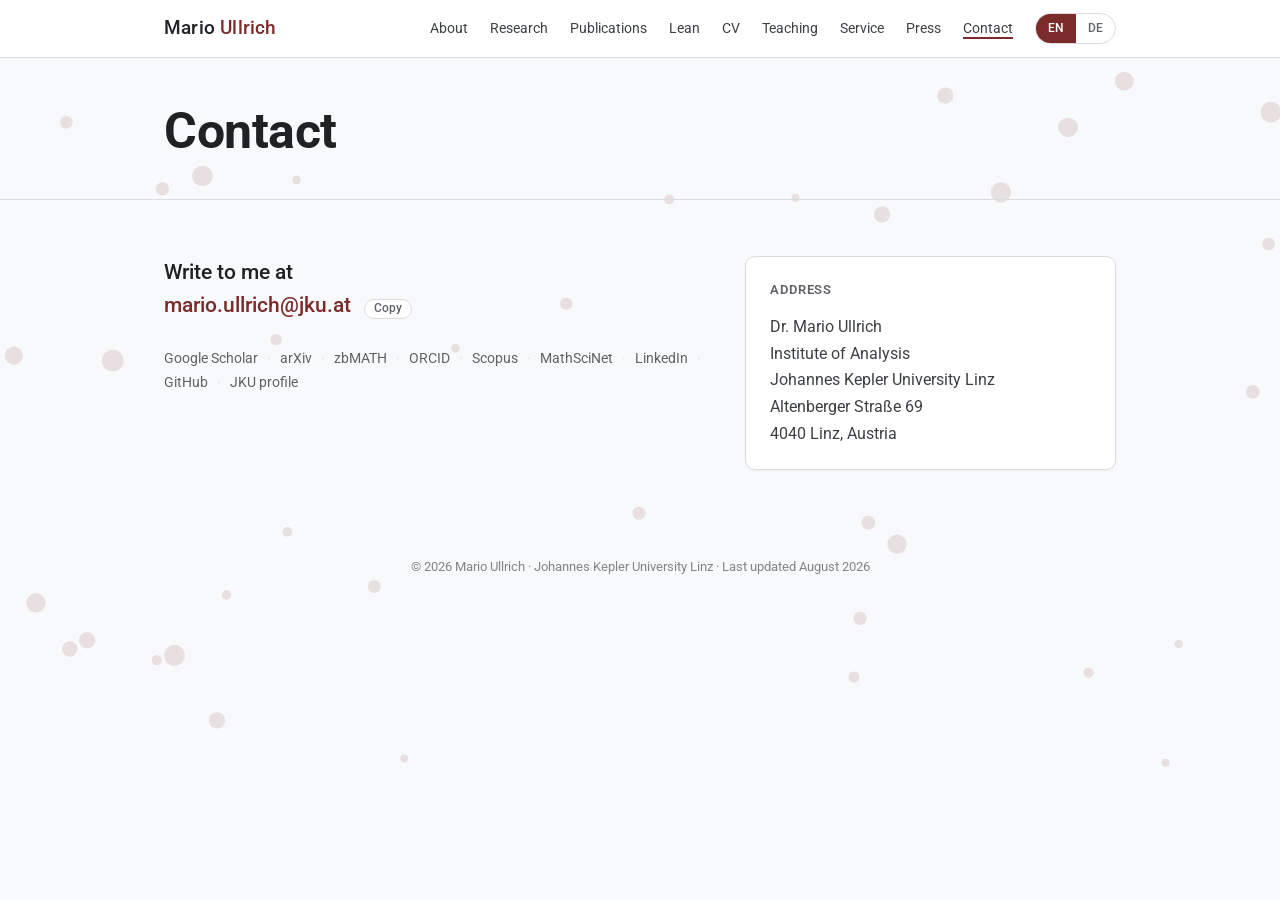
==== commit 47f0bbf6: "Add canonical links, a generated sitemap and robots.txt" ====
--- a/contact.html
+++ b/contact.html
@@ -5,6 +5,7 @@
 <meta name="viewport" content="width=device-width, initial-scale=1.0">
 <title>Contact · Mario Ullrich</title>
 <meta name="description" content="Mario Ullrich, Senior Scientist at JKU Linz. Information-based complexity, approximation theory, high-dimensional problems.">
+<link rel="canonical" href="https://mario-ullrich.github.io/contact.html">
 <link rel="icon" href="favicon.svg" type="image/svg+xml">
 <link rel="preconnect" href="https://fonts.googleapis.com">
 <link rel="preconnect" href="https://fonts.gstatic.com" crossorigin>
--- a/styles.css
+++ b/styles.css
@@ -222,6 +222,8 @@
    .p-lean .proj-links .sep{display:inline-block;margin:0 .8em;color:var(--line);}
    .p-lean .proj-links a{color:var(--accent);}
    .p-lean .proj-links a:hover{color:var(--accent-2);}
+   /* size and Lean version: a footnote to the links, not a link itself */
+   .p-lean .proj-links .meta{color:var(--faint);font-size:.8em;font-weight:300;}
    /* page-specific: Lean identifiers, which no other page shows */
    .p-lean code{font-family:ui-monospace,SFMono-Regular,Menlo,Consolas,monospace;font-size:.86em;color:var(--ink-soft);background:var(--bg-2);border:1px solid var(--line-soft);border-radius:4px;padding:1px 5px;overflow-wrap:anywhere;}
    .p-lean .factrow .v code{display:inline-block;max-width:100%;margin:1px 0;}
@@ -229,20 +231,22 @@
    .p-lean #lean{padding:34px 0;}
    .p-lean #projects{padding-top:40px;padding-bottom:32px;}
    .p-lean #projects .feature:last-child{margin-bottom:0;}
-   .p-lean #registry{padding-top:36px;}
    .p-lean .lean-about{max-width:780px;margin:0 0 20px;}
    .p-lean #lean .lean-about{margin-bottom:0;}   /* stands alone, needs no gap below */
-   /* the two section notes are annotations, smaller than the intro card */
-   .p-lean #projects .lean-about,.p-lean #registry .lean-about{max-width:660px;padding:14px 18px;}
-   .p-lean #projects .lean-about p,.p-lean #registry .lean-about p{font-size:.875rem;}
-   /* one registered statement per block: the formula, then its Lean name */
+   .p-lean .lean-about p{font-size:.95rem;margin:0;}
+   .p-lean .lean-about p + p{margin-top:8px;}
+   /* the section note is an annotation, smaller than the intro card */
+   .p-lean #projects .lean-about{max-width:660px;padding:14px 18px;}
+   .p-lean #projects .lean-about p{font-size:.875rem;}
+   /* the Palomar entry of a project sits at the foot of its block, set off by a rule */
+   .p-lean .registry{margin-top:18px;padding-top:14px;border-top:1px solid var(--line);}
+   .p-lean .registry .kicker{font-size:.76rem;letter-spacing:.06em;text-transform:uppercase;color:var(--muted);font-weight:600;margin:0 0 4px;}
+   .p-lean .registry h4{font-size:1.05rem;font-weight:600;margin:0 0 6px;color:var(--ink);}
+   /* one registered statement per block: the Lean name, then the formula */
    .p-lean .stmt{display:block;}
    .p-lean .stmt + .stmt{margin-top:6px;}
    .p-lean .stmt .f{font-size:.85em;margin-left:10px;white-space:nowrap;}
    .p-lean .stmt .f::before{content:"→";margin-right:7px;color:var(--faint);}
-   .p-lean .lean-about p{font-size:.95rem;margin:0;}
-   /* a result card is titled by its theorem, not by a small-caps label */
-   .p-lean .factcard.result h3{font-size:1.1rem;font-weight:600;letter-spacing:0;text-transform:none;color:var(--ink);}
 
 /* service.html */
    .p-service .svc-grid{display:grid;grid-template-columns:1fr 1fr;gap:50px;}
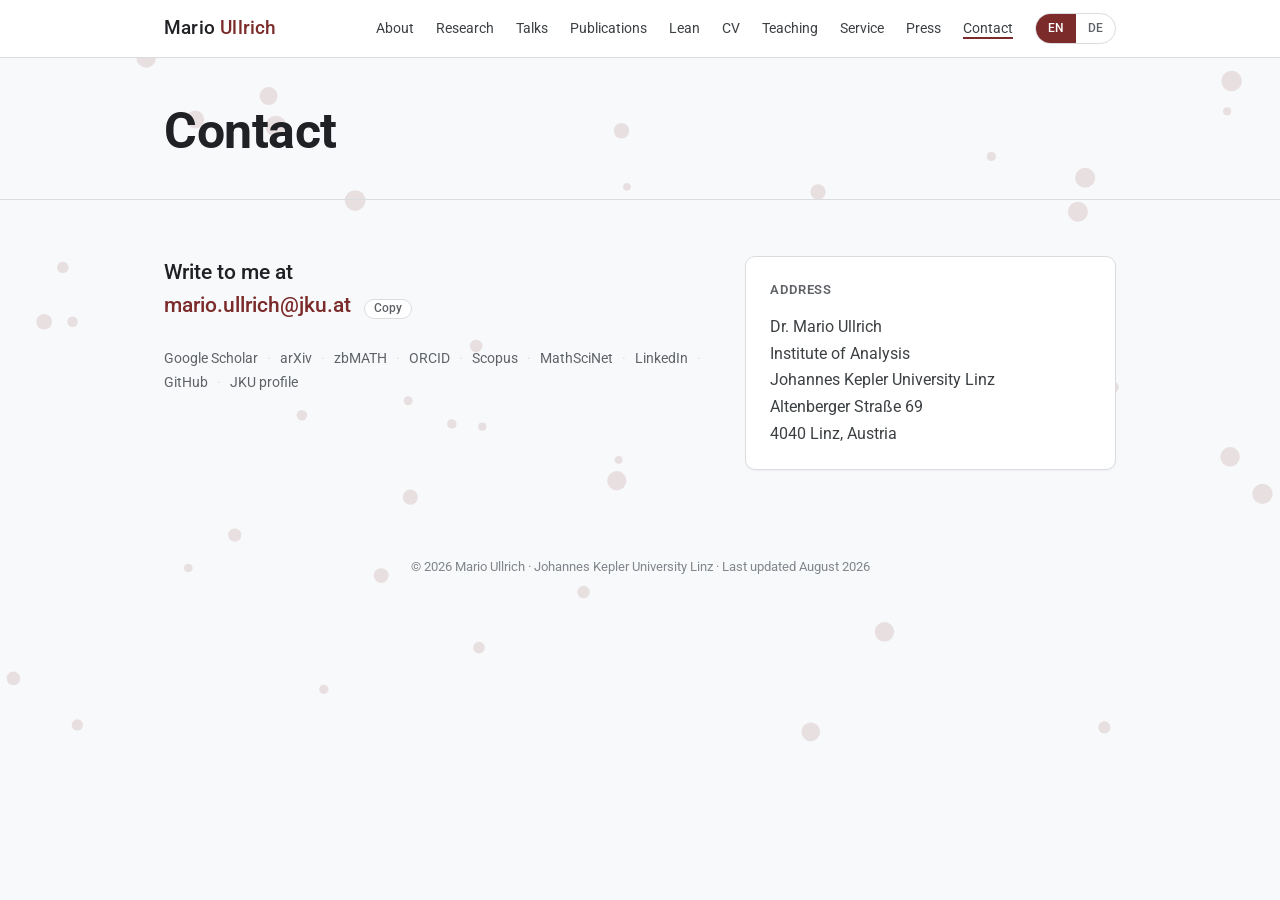
==== commit fcc9c4a9: "Add a Talks page with the slides of ten talks" ====
--- a/contact.html
+++ b/contact.html
@@ -22,6 +22,7 @@
       <ul class="nav-links">
         <li><a href="index.html" data-i18n="nav.about">About</a></li>
         <li><a href="research.html" data-i18n="nav.research">Research</a></li>
+        <li><a href="talks.html" data-i18n="nav.talks">Talks</a></li>
         <li><a href="publications.html" data-i18n="nav.pubs">Publications</a></li>
         <li><a href="lean.html" data-i18n="nav.lean">Lean</a></li>
         <li><a href="cv.html" data-i18n="nav.cv">CV</a></li>
@@ -87,6 +88,7 @@
   var DE={
     "nav.about":"Über mich",
     "nav.research":"Forschung",
+    "nav.talks":"Vorträge",
     "nav.pubs":"Publikationen",
     "nav.cv":"Lebenslauf",
     "nav.teaching":"Lehre",
--- a/styles.css
+++ b/styles.css
@@ -214,6 +214,7 @@
    .p-cv #cv .cols{display:block;}
    .p-cv #cv .reveal{margin-bottom:42px;}
    .p-cv #cv .micro-h{font-size:clamp(1.2rem,2vw,1.6rem);margin:36px 0 18px;}
+   .p-cv #cv .talks-link{margin:-12px 0 16px;}
 
 /* lean.html */
    .p-lean .feature h3 a.repo{font-size:.82rem;font-weight:400;}
@@ -226,27 +227,63 @@
    .p-lean .proj-links .meta{color:var(--faint);font-size:.8em;font-weight:300;}
    /* page-specific: Lean identifiers, which no other page shows */
    .p-lean code{font-family:ui-monospace,SFMono-Regular,Menlo,Consolas,monospace;font-size:.86em;color:var(--ink-soft);background:var(--bg-2);border:1px solid var(--line-soft);border-radius:4px;padding:1px 5px;overflow-wrap:anywhere;}
-   .p-lean .factrow .v code{display:inline-block;max-width:100%;margin:1px 0;}
+   .p-lean .stmt code{display:inline-block;max-width:100%;}
+   /* the table of contents in the hero: a caption and one bullet per project */
+   .p-lean .toc-title{margin-top:26px;}
+   .p-lean ul.toc{margin-top:0;}
    /* the intro sits in a card, so its band can be tighter than a normal section */
    .p-lean #lean{padding:34px 0;}
-   .p-lean #projects{padding-top:40px;padding-bottom:32px;}
-   .p-lean #projects .feature:last-child{margin-bottom:0;}
-   .p-lean .lean-about{max-width:780px;margin:0 0 20px;}
-   .p-lean #lean .lean-about{margin-bottom:0;}   /* stands alone, needs no gap below */
+   /* each project is a section of its own, so the same rule and spacing as above the first one separate them */
+   .p-lean .project{padding:40px 0 32px;}
+   .p-lean .project .feature{margin-bottom:0;display:flow-root;}
+   .p-lean .lean-about{max-width:780px;margin:0;}
    .p-lean .lean-about p{font-size:.95rem;margin:0;}
    .p-lean .lean-about p + p{margin-top:8px;}
-   /* the section note is an annotation, smaller than the intro card */
-   .p-lean #projects .lean-about{max-width:660px;padding:14px 18px;}
-   .p-lean #projects .lean-about p{font-size:.875rem;}
-   /* the Palomar entry of a project sits at the foot of its block, set off by a rule */
-   .p-lean .registry{margin-top:18px;padding-top:14px;border-top:1px solid var(--line);}
-   .p-lean .registry .kicker{font-size:.76rem;letter-spacing:.06em;text-transform:uppercase;color:var(--muted);font-weight:600;margin:0 0 4px;}
-   .p-lean .registry h4{font-size:1.05rem;font-weight:600;margin:0 0 6px;color:var(--ink);}
-   /* one registered statement per block: the Lean name, then the formula */
-   .p-lean .stmt{display:block;}
-   .p-lean .stmt + .stmt{margin-top:6px;}
+   /* the live picture of a project's dependency graph, drawn by site.js, beside the prose
+      and linking to the full graph; labels are hidden, as they would be unreadably small,
+      and the lines keep a fixed width however far the graph is scaled down */
+   .p-lean .depgraph{float:right;width:34%;margin:6px 0 10px 26px;color:var(--muted);}
+   .p-lean .depgraph[hidden]{display:none;}
+   .p-lean .depgraph:hover{text-decoration:none;color:var(--accent);}
+   .p-lean .depgraph-pic{display:block;aspect-ratio:3/2;padding:8px;background:#fff;border:1px solid var(--line);border-radius:8px;transition:border-color .2s ease;}
+   .p-lean .depgraph:hover .depgraph-pic{border-color:var(--accent);}
+   .p-lean .depgraph-pic svg{display:block;width:100%;height:100%;opacity:0;transition:opacity .5s ease;}
+   .p-lean .depgraph.ready .depgraph-pic svg{opacity:1;}
+   .p-lean .depgraph-pic text{display:none;}
+   .p-lean .depgraph-pic path,.p-lean .depgraph-pic polygon,.p-lean .depgraph-pic ellipse{vector-effect:non-scaling-stroke;}
+   .p-lean .depgraph-pic .node ellipse,.p-lean .depgraph-pic .node polygon,.p-lean .depgraph-pic .cluster path,.p-lean .depgraph-pic .cluster polygon{stroke-width:.8px;}
+   .p-lean .depgraph-pic .edge path{stroke:var(--faint);stroke-width:.6px;}
+   .p-lean .depgraph-pic .edge polygon{stroke:var(--faint);fill:var(--faint);stroke-width:.6px;}
+   .p-lean .depgraph-cap{display:block;margin-top:6px;font-size:.76rem;letter-spacing:.06em;text-transform:uppercase;font-weight:600;text-align:center;}
+   /* on narrow screens the picture stands on its own line between the links and the prose,
+      at about the size it has beside the text */
+   @media(max-width:700px){
+     .p-lean .depgraph{float:none;display:block;width:100%;max-width:260px;margin:12px 0 14px;}
+   }
+   /* the Palomar entries of a project sit at the foot of its block, set off by a rule:
+      one kicker, then one compact entry per registered result */
+   .p-lean .registry{clear:both;margin-top:18px;padding-top:14px;border-top:1px solid var(--line);}
+   .p-lean .registry .kicker{font-size:.76rem;letter-spacing:.06em;text-transform:uppercase;color:var(--muted);font-weight:600;margin:0 0 6px;}
+   .p-lean .entry + .entry{margin-top:12px;}
+   /* the head line of an entry: the title of the theorem, then its registry id as a small link */
+   .p-lean .entry-head{font-size:.98rem;color:var(--ink);margin:0 0 4px;}
+   .p-lean .entry-title{font-weight:600;}
+   .p-lean .entry-id{font-size:.8rem;color:var(--accent);margin-left:8px;white-space:nowrap;}
+   .p-lean .entry-id:hover{color:var(--accent-2);}
+   /* one line per registered statement: the Lean name, linking to the declaration, then the formula */
+   .p-lean .stmt{display:block;padding-left:14px;font-size:.95rem;}
+   .p-lean .stmt + .stmt{margin-top:4px;}
+   .p-lean .stmt a:hover{text-decoration:none;}
+   .p-lean .stmt a code{color:var(--accent);}
+   .p-lean .stmt a:hover code{border-color:var(--accent);}
    .p-lean .stmt .f{font-size:.85em;margin-left:10px;white-space:nowrap;}
    .p-lean .stmt .f::before{content:"→";margin-right:7px;color:var(--faint);}
+   /* on phones a formula goes under its Lean name and scrolls if it is wider than the card */
+   @media(max-width:560px){
+     .p-lean .stmt{padding-left:0;}
+     .p-lean .stmt .f{display:block;margin:2px 0 0;white-space:normal;overflow-x:auto;}
+     .p-lean .stmt .f::before{content:none;}
+   }
 
 /* service.html */
    .p-service .svc-grid{display:grid;grid-template-columns:1fr 1fr;gap:50px;}
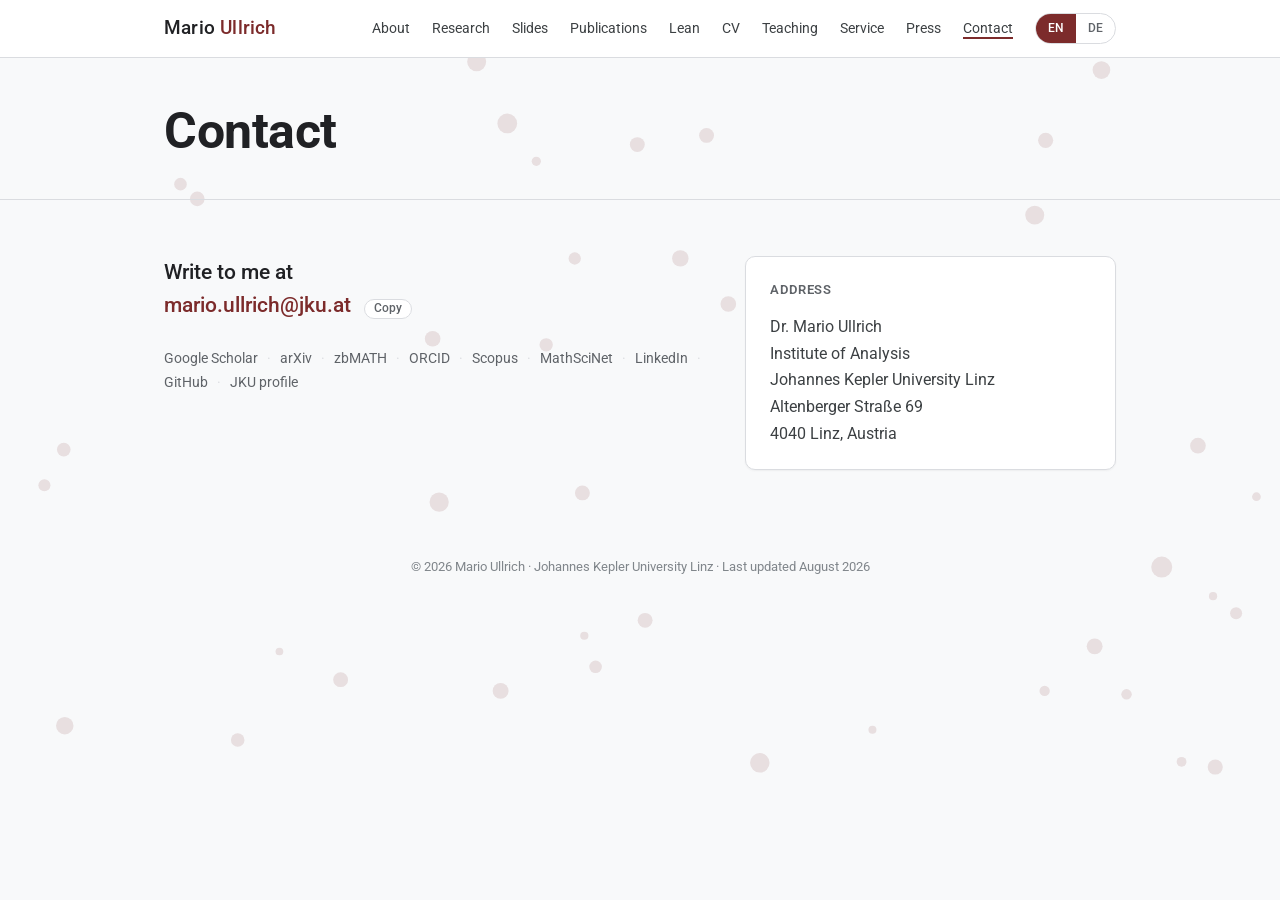
==== commit 7f5a5a82: "Rename the Talks page to Slides and make the list of talks consistent" ====
--- a/contact.html
+++ b/contact.html
@@ -22,7 +22,7 @@
       <ul class="nav-links">
         <li><a href="index.html" data-i18n="nav.about">About</a></li>
         <li><a href="research.html" data-i18n="nav.research">Research</a></li>
-        <li><a href="talks.html" data-i18n="nav.talks">Talks</a></li>
+        <li><a href="slides.html" data-i18n="nav.slides">Slides</a></li>
         <li><a href="publications.html" data-i18n="nav.pubs">Publications</a></li>
         <li><a href="lean.html" data-i18n="nav.lean">Lean</a></li>
         <li><a href="cv.html" data-i18n="nav.cv">CV</a></li>
@@ -88,7 +88,7 @@
   var DE={
     "nav.about":"Über mich",
     "nav.research":"Forschung",
-    "nav.talks":"Vorträge",
+    "nav.slides":"Folien",
     "nav.pubs":"Publikationen",
     "nav.cv":"Lebenslauf",
     "nav.teaching":"Lehre",
--- a/styles.css
+++ b/styles.css
@@ -205,7 +205,7 @@
    .p-home .hero-actions--secondary .btn:hover{background:#fff;border-color:var(--accent);color:var(--accent);}
 
 /* publications.html */
-   .p-pubs ol.pubs.desc-preprints{counter-reset:pub 4;}
+   .p-pubs ol.pubs.desc-preprints{counter-reset:pub 6;}
    .p-pubs ol.pubs.desc-journals{counter-reset:pub 48;}
    .p-pubs ol.pubs.desc-theses{counter-reset:pub 4;}
    .p-pubs ol.pubs.desc-preprints li,.p-pubs ol.pubs.desc-journals li,.p-pubs ol.pubs.desc-theses li{counter-increment:pub -1;}
